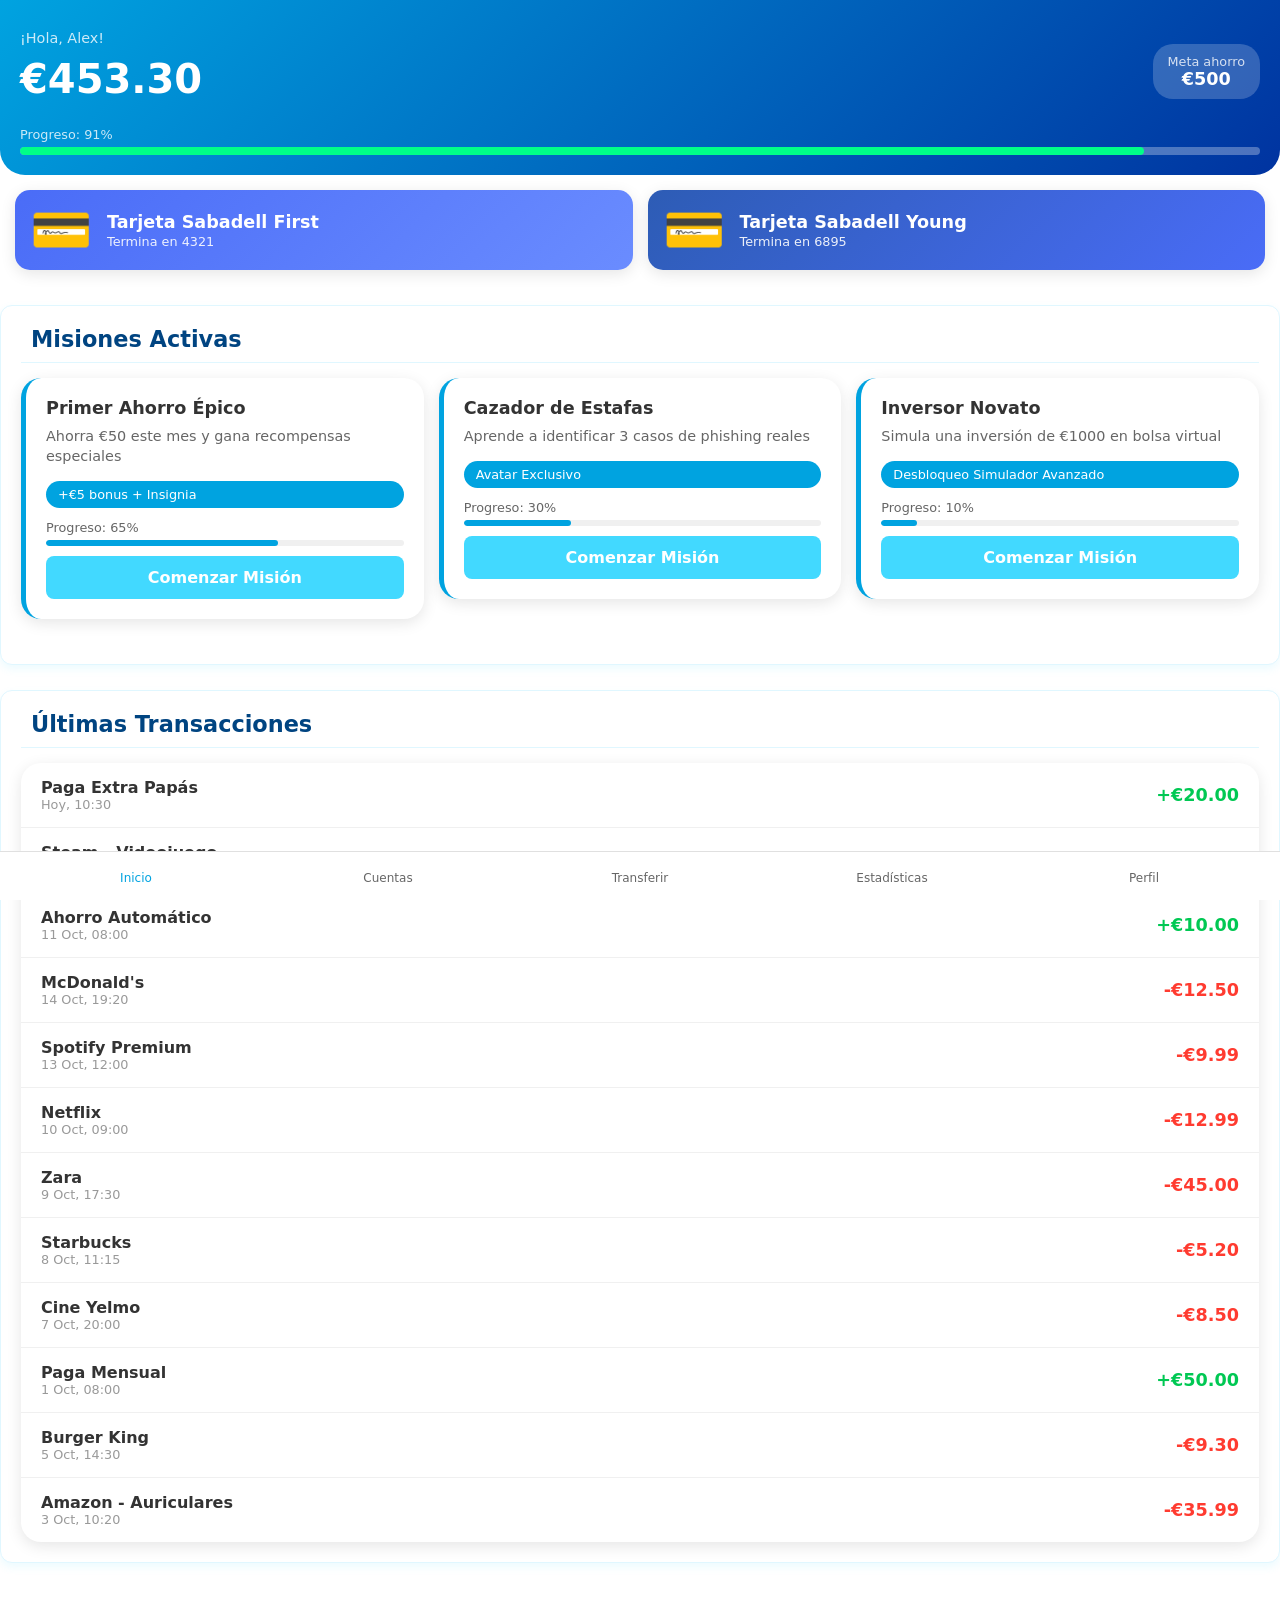
==== web/index.html @ 6e66fe6a "Merge branch 'develop' of github.com:jas77-ua/IBHF25 into develop" ====
<!DOCTYPE html>
<html lang="es">
<head>
    <meta charset="UTF-8">
    <meta name="viewport" content="width=device-width, initial-scale=1.0">
    <meta name="apple-mobile-web-app-capable" content="yes">
    <meta name="apple-mobile-web-app-status-bar-style" content="black-translucent">
    <link rel="icon" type="image/x-icon" href="../src/assets/favicon.ico">
    <title>Sabadell NEXT - Demo App</title>
    <link rel="stylesheet" href="../src/css/main.css">
    <link rel="stylesheet" href="../src/css/touch_share/touch_share.css">
    <link rel="stylesheet" href="../src/css/misiones/misiones.css">
    <link rel='stylesheet' href='https://cdn-uicons.flaticon.com/2.6.0/uicons-regular-rounded/css/uicons-regular-rounded.css'>
<!-- ...existing code... -->
</head>
<body>
    <div class="pantalla">
        <!-- Botón hamburguesa (solo móvil) -->
        <button class="boton-hamburguesa" id="boton-hamburguesa" aria-label="Abrir menú">
            <span></span>
            <span></span>
            <span></span>
        </button>

        

        <!-- Menú lateral móvil -->
        <div class="menu-lateral" id="menu-lateral">
            <div class="menu-header">
                <h2>Menú</h2>
                <button class="boton-cerrar-menu" id="boton-cerrar-menu" aria-label="Cerrar menú">
                    <i class="fi fi-rr-cross"></i>
                </button>
            </div>
            <nav class="menu-navegacion">
                <a href="#" class="menu-item activo" data-pagina="inicio">
                    <i class="fi fi-rr-home"></i>
                    <span>Inicio</span>
                </a>
                <a href="#" class="menu-item" data-pagina="cuentas">
                    <i class="fi fi-rr-bank"></i>
                    <span>Mis Cuentas</span>
                </a>
                <a href="#" class="menu-item" data-pagina="transferencias">
                    <i class="fi fi-rr-arrow-right"></i>
                    <span>Transferencias</span>
                </a>
                <a href="#" class="menu-item" data-pagina="misiones">
                    <i class="fi fi-rr-gamepad"></i>
                    <span>Misiones</span>
                </a>
                <a href="#" class="menu-item" data-pagina="touch-share">
                    <i class="fi fi-rr-users-alt"></i>
                    <span>Touch & Share</span>
                </a>
                <a href="#" class="menu-item" data-pagina="estadisticas">
                    <i class="fi fi-rr-chart-histogram"></i>
                    <span>Estadísticas</span>
                </a>
                <a href="../" class="menu-item" data-pagina="perfil">
                    <i class="fi fi-rr-user"></i>
                    <span>Perfil</span>
                </a>
            </nav>
        </div>

        <!-- Overlay oscuro -->
        <div class="menu-overlay" id="menu-overlay"></div>

        <!-- Contenido de la App -->
        <div class="contenido-app">
            <!-- Encabezado (solo en inicio) -->
            <div class="encabezado-app" data-vista-header="inicio">
                <div class="info-usuario">
                    <div>
                        <div class="texto-bienvenida">¡Hola, Alex! <i class="fi fi-rr-hand-wave"></i></div>
                        <div class="cantidad-saldo" id="saldo">€453.30</div>
                    </div>
                    <div class="meta-ahorro">
                        <div class="texto-meta">Meta ahorro</div>
                        <div class="cantidad-meta">€500</div>
                    </div>
                </div>
                <div class="progreso-ahorro">
                    <div class="texto-progreso">Progreso: <span id="texto-progreso">91%</span></div>
                    <div class="barra-progreso">
                        <div class="relleno-progreso" id="relleno-progreso" style="width: 91%"></div>
                    </div>
                </div>
            </div>

            <!-- Vista: Inicio -->
            <div class="vista-pagina" data-vista="inicio">
                <!-- Banners de Tarjetas -->
                <div class="banners-tarjetas">
                    <!-- Banner Tarjeta Débito -->
                    <div class="banner-tarjeta" id="banner-tarjeta-1" data-tarjeta-id="1">
                        <div class="info-tarjeta">
                            <div class="icono-tarjeta">💳</div>
                            <div class="detalles-tarjeta">
                                <div class="nombre-tarjeta">Tarjeta Débito</div>
                                <div class="termina-en">Termina en 4321</div>
                            </div>
                        </div>
                    </div>

                    <!-- Banner Tarjeta Prepago -->
                    <div class="banner-tarjeta tarjeta-prepago" id="banner-tarjeta-2" data-tarjeta-id="2">
                        <div class="info-tarjeta">
                            <div class="icono-tarjeta">💳</div>
                            <div class="detalles-tarjeta">
                                <div class="nombre-tarjeta">Tarjeta Prepago</div>
                                <div class="termina-en">Termina en 1234</div>
                            </div>
                        </div>
                    </div>
                </div>

            <!-- Misiones -->
            <div class="seccion">
                <div class="titulo-seccion"><i class="fi fi-rr-target"></i> Misiones Activas</div>
                <div class="cuadricula-misiones" id="contenedor-misiones">
                    <!-- Las misiones se cargan con JavaScript -->
                </div>
            </div>

            <!-- Sección Misiones Detalladas (se muestra al hacer click en Misiones) -->
            <div class="seccion" id="seccion-misiones-detalladas" style="display: none;">
                <div class="titulo-seccion"><i class="fi fi-rr-target"></i> Misiones Bancarias</div>
                
                <!-- Filtros de misiones -->
                <div class="filtros-misiones">
                    <button class="filtro-btn activo" data-filtro="todas">Todas</button>
                    <button class="filtro-btn" data-filtro="ahorro">Ahorro</button>
                    <button class="filtro-btn" data-filtro="educacion">Educación</button>
                    <button class="filtro-btn" data-filtro="recompensas">Recompensas</button>
                </div>

                <!-- Contenedor de misiones detalladas -->
                <div class="misiones-detalladas-container" id="misiones-detalladas-container">
                    <!-- Las misiones detalladas se cargan dinámicamente -->
                </div>

                <!-- Estadísticas -->
                <div class="stats-bar">
                    <div class="stat">
                        <span class="stat-number" id="misiones-completadas">0</span>
                        <span class="stat-label">Completadas</span>
                    </div>
                    <div class="stat">
                        <span class="stat-number" id="total-recompensas">€0</span>
                        <span class="stat-label">Ganadas</span>
                    </div>
                    <div class="stat">
                        <span class="stat-number" id="progreso-total">0%</span>
                        <span class="stat-label">Progreso</span>
                    </div>
                </div>
            </div>

                <!-- Transacciones -->
                <div class="seccion">
                    <div class="titulo-seccion"><i class="fi fi-rr-chart-histogram"></i> Últimas Transacciones</div>
                    <div class="lista-transacciones" id="contenedor-transacciones">
                        <!-- Las transacciones se cargan con JavaScript -->
                    </div>
                </div>
            </div>

            <!-- Vista: Tarjetas -->
            <div class="vista-pagina" data-vista="tarjetas" style="display: none;">
                <!-- Sección de Tarjetas -->
                <div class="seccion-tarjetas" id="seccion-tarjetas">
                    <div class="encabezado-seccion">
                        <button class="boton-volver" id="boton-volver-tarjetas">
                            <i class="fi fi-rr-arrow-left"></i>
                        </button>
                        <h2 class="titulo-seccion-tarjetas">💳 Mis Tarjetas</h2>
                    </div>

                    <div class="tarjetas-contenedor" id="tarjetas-contenedor">
                        <!-- Primera Tarjeta -->
                        <div class="tarjeta-detalle" id="tarjeta-1">
                            <div class="tarjeta-bancaria">
                                <div class="tarjeta-logo">Visa</div>
                                <div class="tarjeta-numero">**** **** **** <span class="ultimos-digitos-tarjeta">4321</span></div>
                                <div class="tarjeta-chip"></div>
                                <div class="tarjeta-info">
                                    <div class="tarjeta-titular">—</div>
                                    <div class="tarjeta-vencimiento">Vence: <span>12/27</span></div>
                                </div>
                            </div>

                            <div class="acciones-tarjeta">
                                <button class="boton-accion boton-bloquear">🔒 Bloquear Tarjeta</button>
                                <button class="boton-accion boton-desbloquear" style="display: none;">🔓 Desbloquear Tarjeta</button>
                                <button class="boton-accion boton-historial">📊 Ver Historial</button>
                                <button class="boton-accion boton-limites">📈 Límites y Pagos</button>
                            </div>
                        </div>

                        <!-- Segunda Tarjeta -->
                        <div class="tarjeta-detalle" id="tarjeta-2">
                            <div class="tarjeta-bancaria tarjeta-prepago">
                                <div class="tarjeta-logo">Visa</div>
                                <div class="tarjeta-numero">**** **** **** <span class="ultimos-digitos-tarjeta">1234</span></div>
                                <div class="tarjeta-chip"></div>
                                <div class="tarjeta-info">
                                    <div class="tarjeta-titular">—</div>
                                    <div class="tarjeta-vencimiento">Vence: <span>12/27</span></div>
                                </div>
                            </div>

                            <div class="acciones-tarjeta">
                                <button class="boton-accion boton-bloquear">🔒 Bloquear Tarjeta</button>
                                <button class="boton-accion boton-desbloquear" style="display: none;">🔓 Desbloquear Tarjeta</button>
                                <button class="boton-accion boton-historial">📊 Ver Historial</button>
                                <button class="boton-accion boton-limites">📈 Límites y Pagos</button>
                            </div>
                        </div>
                    </div>
                </div>

                <!-- Historial de tarjeta (oculto por defecto) -->
                <div class="historial-tarjeta" id="historial-tarjeta-contenedor" style="display: none; margin-top: 24px;">
                    <h3 class="titulo-historial">Historial de la Tarjeta</h3>
                    <div class="lista-historial" id="lista-historial-tarjeta">
                        <!-- Las transacciones se cargarán aquí -->
                    </div>
                </div>
            </div>

            <!-- Vista: Cuentas -->
            <div class="vista-pagina" data-vista="cuentas" style="display: none;">
                <div class="seccion">
                    <div class="titulo-seccion"><i class="fi fi-rr-bank"></i> Mis Cuentas Bancarias</div>
                    <div id="contenedor-cuentas">
                        <!-- Las cuentas se cargan con JavaScript -->
                    </div>
                </div>
            </div>

            <div class="vista-pagina" data-vista="touch-share" style="display: none;">
                <div class="seccion">
                    <div class="titulo-seccion"><i class="fi fi-rr-users-alt"></i> Comparte los Gastos con Amigos</div>

                    <main class="contenido-principal-touch">
                        <!-- Configurar gasto -->
                        <section class="seccion configuracion-gasto">
                            <h2 class="titulo-seccion">Configurar Gasto</h2>
                            <div class="grupo-formulario">
                                <label for="monto-total" class="etiqueta">Monto Total (€)</label>
                                <input type="number" id="monto-total" class="campo-entrada" placeholder="Ej: 15" min="0" step="0.01">
                            </div>
                            <div class="grupo-formulario">
                                <label for="numero-personas" class="etiqueta">Número de Personas</label>
                                <input type="number" id="numero-personas" class="campo-entrada" placeholder="Ej: 3" min="2" max="10">
                            </div>
                            <button id="calcular" class="boton-principal">Calcular Reparto</button>
                        </section>

                        <!-- Resultados -->
                        <section class="seccion resultados" id="seccion-resultados" style="display: none;">
                            <h2 class="titulo-seccion">Resultados del Reparto</h2>
                            <div class="resultado-info">
                                <p>Total a dividir: <span id="total-mostrar" class="destacado">0€</span></p>
                                <p>Cada persona debe pagar: <span id="cuota-mostrar" class="destacado">0€</span></p>
                            </div>
                            <div class="estado-deuda">
                                <h3>Estado de Deudas</h3>
                                <div id="lista-deudas" class="lista-deudas"></div>
                            </div>
                        </section>

                        <!-- NFC -->
                        <section class="seccion nfc">
                            <h2 class="titulo-seccion">Pago con NFC</h2>
                            <div class="contenedor-nfc">
                                <div class="info-nfc">
                                    <p>Acerca tu dispositivo al de tu amigo para realizar el pago</p>
                                </div>
                                <button id="activar-nfc" class="boton-nfc">
                                    <span class="icono-nfc">📱</span>
                                    Activar NFC
                                </button>
                                <div id="estado-nfc" class="estado-nfc"></div>
                            </div>
                        </section>

                        <!-- Historial -->
                        <section class="seccion historial">
                            <h2 class="titulo-seccion">Historial de Pagos</h2>
                            <div id="lista-pagos" class="lista-pagos"></div>
                        </section>
                    </main>
                </div>
            </div>

            <!-- Vista: Misiones -->
            <div class="vista-pagina" data-vista="misiones" style="display: none;">
                <div class="seccion">
                    <div class="titulo-seccion"><i class="fi fi-rr-gamepad"></i> Misiones Épicas</div>

                    <div class="app-container">
                        <div class="header-misiones">
                            <div class="logo">
                                <div class="logo-icon">BS</div>
                                <div class="logo-text">Sabadell Jóvenes</div>
                            </div>
                        </div>

                        <div class="content">
                            <h1 class="page-title">Misiones Épicas</h1>
                            <p class="page-subtitle">Completa misiones y gana recompensas increíbles</p>

                            <div class="missions-container">
                                <div class="mission-card">
                                    <h2 class="mission-title">Primer Ahorro Épico</h2>
                                    <p class="mission-description">Ahorra €50 este mes y gana recompensas especiales</p>
                                    <div class="rewards">
                                        <span class="reward">+€5 bonus</span>
                                        <span class="reward">Insignia</span>
                                    </div>
                                    <div class="progress-container">
                                        <div class="progress-text">Progreso: 65%</div>
                                        <div class="progress-bar"><div class="progress-fill" style="width: 65%"></div></div>
                                    </div>
                                    <button class="mission-button">Comenzar Misión</button>
                                </div>

                                <div class="mission-card">
                                    <h2 class="mission-title">Gamer Legendario</h2>
                                    <p class="mission-description">Completa 10 horas de estudio este mes</p>
                                    <div class="rewards">
                                        <span class="reward">Tarjeta Steam €20</span>
                                        <span class="reward">Insignia Gamer</span>
                                    </div>
                                    <div class="progress-container">
                                        <div class="progress-text">Progreso: 40%</div>
                                        <div class="progress-bar"><div class="progress-fill" style="width: 40%"></div></div>
                                    </div>
                                    <button class="mission-button">Comenzar Misión</button>
                                </div>

                                <div class="mission-card">
                                    <h2 class="mission-title">Experiencia Musical</h2>
                                    <p class="mission-description">Ayuda en tareas domésticas 15 días seguidos</p>
                                    <div class="rewards">
                                        <span class="reward">Sorteo entradas concierto</span>
                                        <span class="reward">Playlist exclusiva</span>
                                    </div>
                                    <div class="progress-container">
                                        <div class="progress-text">Progreso: 20%</div>
                                        <div class="progress-bar"><div class="progress-fill" style="width: 20%"></div></div>
                                    </div>
                                    <button class="mission-button">Comenzar Misión</button>
                                </div>

                                <div class="mission-card">
                                    <h2 class="mission-title">Aventura Cinéfila</h2>
                                    <p class="mission-description">Lee 2 libros este mes</p>
                                    <div class="rewards">
                                        <span class="reward">Entrada de cine + palomitas</span>
                                        <span class="reward">Insignia Lector</span>
                                    </div>
                                    <div class="progress-container">
                                        <div class="progress-text">Progreso: 50%</div>
                                        <div class="progress-bar"><div class="progress-fill" style="width: 50%"></div></div>
                                    </div>
                                    <button class="mission-button">Comenzar Misión</button>
                                </div>

                                <div class="mission-card">
                                    <h2 class="mission-title">Chef en Formación</h2>
                                    <p class="mission-description">Prepara 5 cenas para la familia</p>
                                    <div class="rewards">
                                        <span class="reward">Vale de €30 para restaurante</span>
                                        <span class="reward">Delantal personalizado</span>
                                    </div>
                                    <div class="progress-container">
                                        <div class="progress-text">Progreso: 60%</div>
                                        <div class="progress-bar"><div class="progress-fill" style="width: 60%"></div></div>
                                    </div>
                                    <button class="mission-button">Comenzar Misión</button>
                                </div>

                                <div class="mission-card">
                                    <h2 class="mission-title">Deportista Épico</h2>
                                    <p class="mission-description">Ejercítate 3 veces por semana durante un mes</p>
                                    <div class="rewards">
                                        <span class="reward">Ropa deportiva €40</span>
                                        <span class="reward">Insignia Atleta</span>
                                    </div>
                                    <div class="progress-container">
                                        <div class="progress-text">Progreso: 75%</div>
                                        <div class="progress-bar"><div class="progress-fill" style="width: 75%"></div></div>
                                    </div>
                                    <button class="mission-button">Comenzar Misión</button>
                                </div>
                            </div>
                        </div>
                    </div>
                </div>
            </div>

            <!-- Vista: Estadísticas -->
            <div class="vista-pagina" data-vista="estadisticas" style="display: none;">
                <div class="seccion">
                    <div class="titulo-seccion"><i class="fi fi-rr-chart-histogram"></i> Estadísticas de Gastos</div>
                    <div id="contenedor-estadisticas">
                        <!-- Las estadísticas se cargan con JavaScript -->
                    </div>
                </div>
            </div>

            <!-- Vista: Transferencias -->
            <div class="vista-pagina" data-vista="transferencias" style="display: none;">
                <div class="seccion">
                    <div class="titulo-seccion"><i class="fi fi-rr-arrow-right"></i> Transferencias y Pagos</div>

                    <!-- Opciones de Transferencia -->
                    <div class="grid-transferencias">
                        <!-- Entre mis cuentas -->
                        <div class="opcion-transferencia" id="transferencia-propia">
                            <div class="icono-opcion">🔄</div>
                            <h3 class="titulo-opcion">Entre mis cuentas</h3>
                            <p class="desc-opcion">Mueve dinero entre tus cuentas al instante</p>
                        </div>

                        <!-- Bizum -->
                        <div class="opcion-transferencia" id="bizum">
                            <div class="icono-opcion">⚡</div>
                            <h3 class="titulo-opcion">Bizum</h3>
                            <p class="desc-opcion">Envía dinero con el móvil (límite €50)</p>
                        </div>

                        <!-- Transferencia Nacional -->
                        <div class="opcion-transferencia" id="transferencia-nacional">
                            <div class="icono-opcion">🏦</div>
                            <h3 class="titulo-opcion">Transferencia Nacional</h3>
                            <p class="desc-opcion">A otras cuentas en España</p>
                        </div>

                        <!-- Transferencia Internacional -->
                        <div class="opcion-transferencia" id="transferencia-internacional">
                            <div class="icono-opcion">🌍</div>
                            <h3 class="titulo-opcion">Internacional</h3>
                            <p class="desc-opcion">Envíos al extranjero</p>
                        </div>
                    </div>
                </div>

                <!-- Formulario de Transferencia (oculto inicialmente) -->
                <div class="formulario-transferencia" id="formulario-transferencia" style="display: none;">
                    <div class="header-formulario">
                        <button class="btn-volver-form" id="btn-volver-form">← Volver</button>
                        <h2 class="titulo-formulario" id="titulo-formulario">Nueva Transferencia</h2>
                    </div>

                    <div class="contenido-formulario">
                        <!-- Cuenta de origen -->
                        <div class="campo-form">
                            <label for="cuenta-origen">Desde cuenta</label>
                            <select id="cuenta-origen" class="select-cuenta">
                                <option value="">Selecciona una cuenta</option>
                            </select>
                        </div>

                        <!-- Campos dinámicos según tipo de transferencia -->
                        <div id="campos-dinamicos">
                            <!-- Se cargarán según el tipo -->
                        </div>

                        <!-- Importe -->
                        <div class="campo-form">
                            <label for="importe">Importe (€)</label>
                            <input type="number" id="importe" class="input-form" placeholder="0.00" min="0" step="0.01">
                            <div class="info-limite" id="info-limite" style="display: none;"></div>
                        </div>

                        <!-- Concepto -->
                        <div class="campo-form">
                            <label for="concepto">Concepto</label>
                            <input type="text" id="concepto" class="input-form" placeholder="Describe el motivo del pago">
                        </div>

                        <!-- Resumen -->
                        <div class="resumen-transferencia" id="resumen-transferencia" style="display: none;">
                            <h3>Resumen</h3>
                            <div class="linea-resumen">
                                <span>Desde:</span>
                                <span id="resumen-desde">-</span>
                            </div>
                            <div class="linea-resumen">
                                <span>Hacia:</span>
                                <span id="resumen-hacia">-</span>
                            </div>
                            <div class="linea-resumen destacado">
                                <span>Importe:</span>
                                <span id="resumen-importe">€0.00</span>
                            </div>
                        </div>

                        <!-- Botones -->
                        <div class="botones-formulario">
                            <button class="btn-cancelar" id="btn-cancelar-form">Cancelar</button>
                            <button class="btn-confirmar" id="btn-confirmar-form">Confirmar Transferencia</button>
                        </div>
                    </div>
                </div>
            </div>
        </div>

        <!-- Navegación Inferior -->
        <div class="navegacion-inferior">
            <div class="elemento-nav activo" data-pagina="inicio">
                <div class="icono-nav"><i class="fi fi-rr-home"></i></div>
                <div>Inicio</div>
            </div>
            <div class="elemento-nav" data-pagina="cuentas">
                <div class="icono-nav"><i class="fi fi-rr-bank"></i></div>
                <div>Cuentas</div>
            </div>
            <div class="elemento-nav" data-pagina="transferencias">
                <div class="icono-nav"><i class="fi fi-rr-arrow-right"></i></div>
                <div>Transferir</div>
            </div>
            <div class="elemento-nav" data-pagina="estadisticas">
                <div class="icono-nav"><i class="fi fi-rr-chart-histogram"></i></div>
                <div>Estadísticas</div>
            </div>
            <div class="elemento-nav" data-pagina="perfil">
                <div class="icono-nav"><i class="fi fi-rr-user"></i></div>
                <div>Perfil</div>
            </div>
        </div>
    </div>

    <!-- Perfil (overlay) -->
    <div id="pagina-perfil" class="overlay-perfil" style="display:none">
        <div class="card-perfil">
            <button id="cerrar-perfil" class="cerrar-perfil" aria-label="Cerrar">✕</button>
            <div class="avatar-contenedor">
                <img id="perfil-avatar" src="../src/assets/default-avatar.png" alt="Avatar" class="avatar-img">
            </div>
            <div class="info-perfil">
                <div class="campo">
                    <label>Nombre</label>
                    <input id="perfil-nombre" type="text" placeholder="Tu nombre">
                </div>
                <div class="campo">
                    <label>Email</label>
                    <input id="perfil-email" type="email" placeholder="tu@ejemplo.com">
                </div>
                <div class="campo">
                    <label>Imagen avatar (URL)</label>
                    <input id="perfil-avatar-url" type="text" placeholder="../src/assets/default-avatar.png">
                </div>
                <div class="acciones-perfil">
                    <button id="guardar-perfil" class="boton-principal">Guardar</button>
                    <button id="cerrar-perfil-2" class="boton-secundario">Cerrar</button>
                </div>
                <div class="accion-logout">
                    <button id="logout-btn" class="boton-link">Cerrar sesión</button>
                </div>
            </div>
        </div>
    </div>

    <script src="../src/js/touch_share/touch_share.js"></script>
    <script src="../src/js/misiones/misiones.js"></script>
    <script type="module" src="../src/js/main.js"></script>
</body>
</html>
---- src/css/main.css ----
/**
 * CSS Principal - Importa todos los módulos
 */

/* Base */
@import 'base/variables.css';
@import 'base/reset.css';

/* Layout */
@import 'layout/header.css';
@import 'layout/navigation.css';

/* Componentes */
@import 'components/buttons.css';
@import 'components/missions.css';
@import 'components/transactions.css';
@import 'components/card.css';
@import 'components/hamburger-menu.css';
@import 'components/accounts.css';
@import 'components/transfers.css';
@import 'components/statistics.css';

/* Contenedor principal */
.pantalla {
    width: 100%;
    min-height: 100vh;
    display: flex;
    flex-direction: column;
    position: relative;
    background: var(--color-fondo-blanco);
}

.contenido-app {
    flex: 1;
    overflow-y: auto;
    padding-bottom: 80px;
}

/* Vistas */
.vista-pagina {
    width: 100%;
    animation: aparecer 0.3s ease;
}

/* Secciones */
.seccion {
    padding: var(--espaciado-lg);
}

.titulo-seccion {
    font-size: var(--font-size-lg);
    font-weight: 600;
    margin-bottom: var(--espaciado-md);
    color: var(--color-texto-principal);
    display: flex;
    align-items: center;
    gap: var(--espaciado-sm);
}

.texto-info {
    text-align: center;
    padding: 40px 20px;
    color: var(--color-texto-secundario);
    font-size: 1rem;
}

/* Animaciones */
@keyframes aparecer {
    from {
        opacity: 0;
        transform: translateY(20px);
    }
    to {
        opacity: 1;
        transform: translateY(0);
    }
}

/* Responsive */
@media (max-width: 768px) {
    /* Estilos responsive móvil */
}

@media (min-width: 769px) {
    /* Estilos responsive desktop */
}


.overlay-perfil {
    position: fixed;
    inset: 0;
    background: rgba(0,0,0,0.45);
    display: flex;
    align-items: center;
    justify-content: center;
    z-index: 1200;
    padding: 20px;
}

.card-perfil {
    background: #fff;
    width: 360px;
    max-width: 95%;
    border-radius: 12px;
    padding: 18px;
    position: relative;
    box-shadow: 0 10px 30px rgba(0,0,0,0.2);
}

.cerrar-perfil {
    position: absolute;
    right: 10px;
    top: 10px;
    border: none;
    background: transparent;
    font-size: 18px;
    cursor: pointer;
}

.avatar-contenedor {
    display: flex;
    justify-content: center;
    margin-bottom: 12px;
}

.avatar-img {
    width: 90px;
    height: 90px;
    border-radius: 50%;
    object-fit: cover;
    border: 3px solid #f0f8ff;
}

.info-perfil .campo {
    margin-bottom: 10px;
}

.info-perfil label {
    display: block;
    font-size: 0.9rem;
    color: #444;
    margin-bottom: 6px;
}

.info-perfil input {
    width: 100%;
    padding: 8px 10px;
    border-radius: 8px;
    border: 1px solid #e6f6ff;
    background: #fbfeff;
    font-size: 0.95rem;
}

.acciones-perfil {
    display: flex;
    gap: 8px;
    margin-top: 8px;
}

.boton-secundario {
    background: #eee;
    border: none;
    padding: 10px 12px;
    border-radius: 8px;
    cursor: pointer;
}

.boton-link {
    background: transparent;
    border: none;
    color: #d33;
    margin-top: 12px;
    cursor: pointer;
    text-decoration: underline;
    font-size: 0.95rem;
}
---- src/css/touch_share/touch_share.css ----
/* Estilos generales */
* {
    margin: 0;
    padding: 0;
    box-sizing: border-box;
    font-family: 'Segoe UI', Tahoma, Geneva, Verdana, sans-serif;
}

body {
    background-color: #f0f8ff;
    color: #333;
}

.contenedor {
    max-width: 800px;
    margin: 0 auto;
    padding: 20px;
    background-color: white;
    min-height: 100vh;
    box-shadow: 0 0 15px rgba(0, 0, 0, 0.1);
}

/* Encabezado */
.encabezado {
    position: relative;
    text-align: center;
    margin-bottom: 30px;
    padding-bottom: 20px;
    border-bottom: 2px solid #42D9FF;
}

.boton-volver {
    position: absolute;
    top: 0;
    left: 0;
    background-color: transparent;
    border: 2px solid #42D9FF;
    color: #004481;
    padding: 8px 16px;
    border-radius: 8px;
    font-size: 0.95rem;
    font-weight: 600;
    cursor: pointer;
    transition: all 0.3s;
}

.boton-volver:hover {
    background-color: #42D9FF;
    color: white;
    transform: translateX(-2px);
}

.logo-sabadell {
    display: flex;
    align-items: center;
    justify-content: center;
    margin-bottom: 10px;
}

.circulo-logo {
    width: 40px;
    height: 40px;
    background-color: #036bfe;
    border-radius: 50%;
    margin-right: 10px;
}

.titulo-principal {
    color: #004481;
    font-size: 2.2rem;
    margin-bottom: 5px;
}

.subtitulo {
    color: #666;
    font-size: 1.1rem;
}

/* Secciones */
.seccion {
    background-color: white;
    border-radius: 12px;
    padding: 20px;
    margin-bottom: 25px;
    box-shadow: 0 4px 8px rgba(66, 217, 255, 0.1);
    border: 1px solid #e0f7ff;
}

.titulo-seccion {
    color: #004481;
    font-size: 1.4rem;
    margin-bottom: 15px;
    padding-bottom: 10px;
    border-bottom: 1px solid #e0f7ff;
}

/* Formularios */
.grupo-formulario {
    margin-bottom: 15px;
}

.etiqueta {
    display: block;
    margin-bottom: 5px;
    color: #004481;
    font-weight: 500;
}

.campo-entrada {
    width: 100%;
    padding: 12px;
    border: 1px solid #b3e5fc;
    border-radius: 8px;
    font-size: 1rem;
    transition: border-color 0.3s;
}

.campo-entrada:focus {
    outline: none;
    border-color: #42D9FF;
    box-shadow: 0 0 0 2px rgba(66, 217, 255, 0.2);
}

/* Botones */
.boton-principal {
    background-color: #42D9FF;
    color: white;
    border: none;
    border-radius: 8px;
    padding: 12px 20px;
    font-size: 1rem;
    font-weight: 600;
    cursor: pointer;
    transition: background-color 0.3s;
    width: 100%;
}

.boton-principal:hover {
    background-color: #29c7ff;
}

.boton-nfc {
    background-color: #004481;
    color: white;
    border: none;
    border-radius: 8px;
    padding: 15px 20px;
    font-size: 1.1rem;
    font-weight: 600;
    cursor: pointer;
    transition: all 0.3s;
    width: 100%;
    display: flex;
    align-items: center;
    justify-content: center;
    gap: 10px;
}

.boton-nfc:hover {
    background-color: #003366;
    transform: translateY(-2px);
}

.boton-nfc:disabled {
    background-color: #cccccc;
    cursor: not-allowed;
    transform: none;
}

.icono-nfc {
    font-size: 1.3rem;
}

/* Resultados */
.resultado-info {
    background-color: #e1f5fe;
    padding: 15px;
    border-radius: 8px;
    margin-bottom: 15px;
}

.destacado {
    font-weight: bold;
    color: #004481;
}

.estado-deuda {
    margin-top: 15px;
}

.lista-deudas {
    margin-top: 10px;
}

.item-deuda {
    display: flex;
    justify-content: space-between;
    padding: 10px;
    border-bottom: 1px solid #e0f7ff;
}

.item-deuda:last-child {
    border-bottom: none;
}

.deuda-pagada {
    color: #4caf50;
}

.deuda-pendiente {
    color: #ff9800;
}

/* NFC */
.contenedor-nfc {
    text-align: center;
}

.info-nfc {
    margin-bottom: 15px;
    color: #666;
}

.estado-nfc {
    margin-top: 15px;
    min-height: 40px;
    display: flex;
    align-items: center;
    justify-content: center;
}

.estado-conectando {
    color: #ff9800;
    font-weight: 500;
}

.estado-exitoso {
    color: #4caf50;
    font-weight: 500;
}

.estado-error {
    color: #f44336;
    font-weight: 500;
}

.animacion-nfc {
    animation: pulse 1.5s infinite;
}

@keyframes pulse {
    0% {
        transform: scale(1);
        opacity: 1;
    }
    50% {
        transform: scale(1.05);
        opacity: 0.7;
    }
    100% {
        transform: scale(1);
        opacity: 1;
    }
}

/* Historial */
.lista-pagos {
    margin-top: 10px;
}

.item-pago {
    display: flex;
    justify-content: space-between;
    padding: 12px;
    border-bottom: 1px solid #e0f7ff;
    background-color: #f9fdff;
    border-radius: 6px;
    margin-bottom: 8px;
}

.item-pago:last-child {
    border-bottom: none;
    margin-bottom: 0;
}

.fecha-pago {
    font-size: 0.8rem;
    color: #888;
}

/* Responsive */
@media (max-width: 600px) {
    .contenedor {
        padding: 15px;
    }
    
    .titulo-principal {
        font-size: 1.8rem;
    }
    
    .seccion {
        padding: 15px;
    }
}
---- src/css/misiones/misiones.css ----
* {
    margin: 0;
    padding: 0;
    box-sizing: border-box;
    font-family: 'Segoe UI', system-ui, -apple-system, sans-serif;
}

:root {
    --primary: #42D9FF;
    --primary-dark: #00A8CC;
    --secondary: #FF6B8B;
    --dark: #1E2A3A;
    --light: #FFFFFF;
    --gray: #8A94A6;
    --card-bg: #FFFFFF;
    --text-dark: #2D3748;
    --text-light: #718096;
    --border: #E2E8F0;
}

body {
    background-color: #F7FAFC;
    min-height: 100vh;
    color: var(--text-dark);
}

.app-container {
    max-width: 100%;
    margin: 0 auto;
    background: #F7FAFC;
    min-height: 100vh;
}

.header {
    display: flex;
    align-items: center;
    justify-content: space-between;
    padding: 20px 24px;
    background: var(--light);
    box-shadow: 0 2px 10px rgba(0, 0, 0, 0.05);
    position: sticky;
    top: 0;
    z-index: 100;
}

.logo {
    display: flex;
    align-items: center;
    gap: 12px;
}

.logo-icon {
    width: 40px;
    height: 40px;
    background: var(--primary);
    border-radius: 10px;
    display: flex;
    align-items: center;
    justify-content: center;
    font-weight: bold;
    color: var(--light);
    font-size: 16px;
}

.logo-text {
    font-size: 20px;
    font-weight: 700;
    color: var(--dark);
}

.user-avatar {
    width: 40px;
    height: 40px;
    border-radius: 50%;
    background: var(--secondary);
    display: flex;
    align-items: center;
    justify-content: center;
    color: white;
    font-size: 18px;
}

.content {
    padding: 24px;
    max-width: 1200px;
    margin: 0 auto;
    width: 100%;
}

.page-title {
    font-size: 28px;
    font-weight: 700;
    margin-bottom: 8px;
    color: var(--dark);
    text-align: left;
}

.page-subtitle {
    font-size: 16px;
    margin-bottom: 32px;
    color: var(--text-light);
    text-align: left;
}

.missions-container {
    display: grid;
    grid-template-columns: repeat(auto-fill, minmax(350px, 1fr));
    gap: 24px;
    width: 100%;
}

.mission-card {
    background: var(--card-bg);
    border-radius: 16px;
    padding: 24px;
    box-shadow: 0 4px 12px rgba(0, 0, 0, 0.08);
    border: 1px solid var(--border);
    transition: transform 0.2s ease, box-shadow 0.2s ease;
    display: flex;
    flex-direction: column;
    height: auto;
}

.mission-card:hover {
    transform: translateY(-4px);
    box-shadow: 0 8px 20px rgba(0, 0, 0, 0.12);
}

.mission-title {
    font-size: 20px;
    font-weight: 700;
    margin-bottom: 12px;
    color: var(--dark);
    line-height: 1.3;
}

.mission-description {
    font-size: 16px;
    margin-bottom: 20px;
    line-height: 1.5;
    color: var(--text-light);
    flex-grow: 1;
}

.rewards {
    display: flex;
    flex-wrap: wrap;
    gap: 10px;
    margin-bottom: 20px;
}

.reward {
    background: rgba(66, 217, 255, 0.1);
    padding: 8px 16px;
    border-radius: 20px;
    font-size: 14px;
    font-weight: 600;
    color: var(--primary-dark);
    border: 1px solid rgba(66, 217, 255, 0.3);
}

.progress-container {
    margin-bottom: 24px;
}

.progress-text {
    font-size: 14px;
    font-weight: 600;
    margin-bottom: 8px;
    color: var(--text-light);
}

.progress-bar {
    height: 8px;
    background: #E2E8F0;
    border-radius: 10px;
    overflow: hidden;
}

.progress-fill {
    height: 100%;
    background: linear-gradient(to right, var(--primary), var(--primary-dark));
    border-radius: 10px;
    transition: width 0.5s ease;
}

.mission-button {
    width: 100%;
    padding: 14px;
    background: var(--primary);
    border: none;
    border-radius: 12px;
    color: var(--light);
    font-size: 16px;
    font-weight: 700;
    cursor: pointer;
    transition: all 0.3s ease;
    margin-top: auto;
}

.mission-button:hover {
    background: var(--primary-dark);
    transform: translateY(-2px);
    box-shadow: 0 4px 12px rgba(66, 217, 255, 0.3);
}

.mission-button:active {
    transform: translateY(0);
}

/* Responsive */
@media (max-width: 768px) {
    .content {
        padding: 16px;
    }
    
    .missions-container {
        grid-template-columns: 1fr;
        gap: 16px;
    }
    
    .mission-card {
        padding: 20px;
    }
    
    .header {
        padding: 16px 20px;
    }
    
    .page-title {
        font-size: 24px;
    }
}

@media (min-width: 1200px) {
    .missions-container {
        grid-template-columns: repeat(3, 1fr);
    }
}

@media (min-width: 768px) and (max-width: 1199px) {
    .missions-container {
        grid-template-columns: repeat(2, 1fr);
    }
}
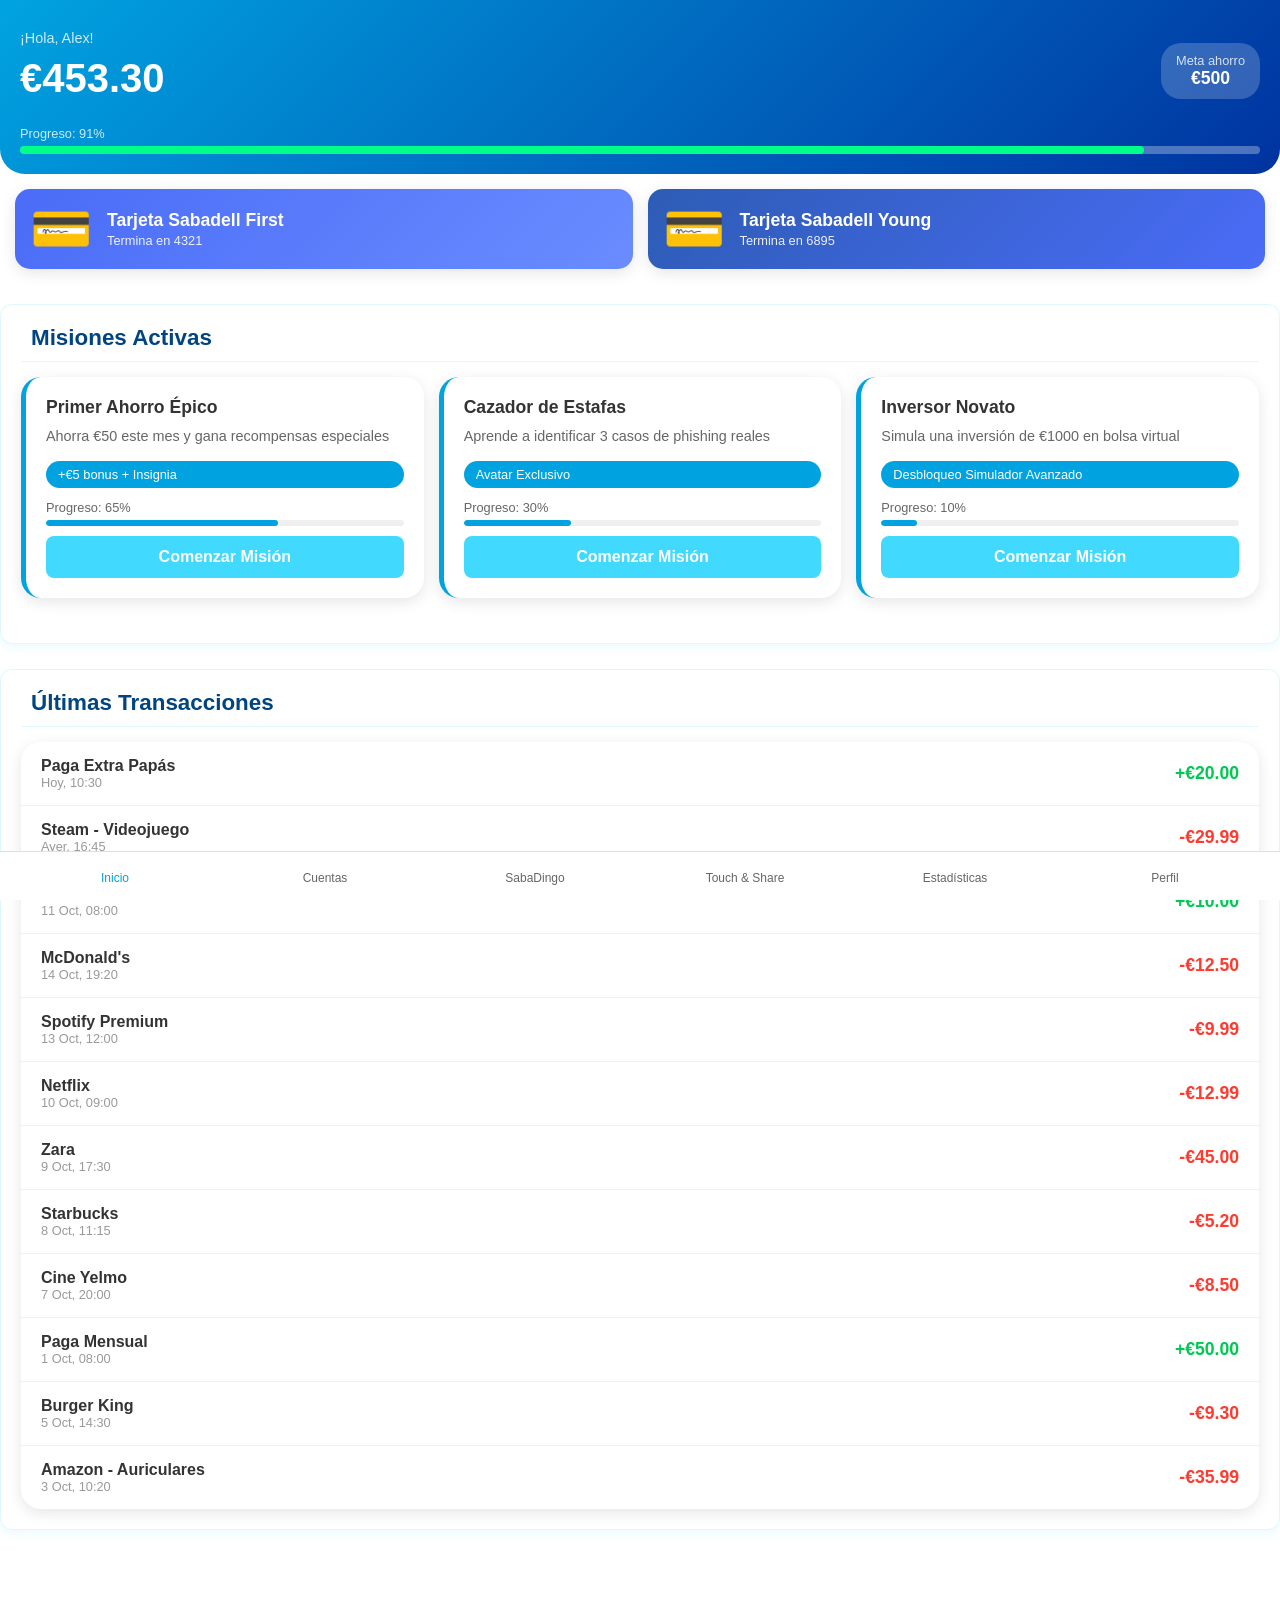
==== commit b6d58465: "Merge pull request #33 from jas77-ua/dani sd" ====
--- a/web/index.html
+++ b/web/index.html
@@ -9,7 +9,6 @@
     <title>Sabadell NEXT - Demo App</title>
     <link rel="stylesheet" href="../src/css/main.css">
     <link rel="stylesheet" href="../src/css/touch_share/touch_share.css">
-    <link rel="stylesheet" href="../src/css/misiones/misiones.css">
     <link rel='stylesheet' href='https://cdn-uicons.flaticon.com/2.6.0/uicons-regular-rounded/css/uicons-regular-rounded.css'>
 <!-- ...existing code... -->
 </head>
@@ -227,6 +226,7 @@
                     <div class="lista-historial" id="lista-historial-tarjeta">
                         <!-- Las transacciones se cargarán aquí -->
                     </div>
+                    <button class="boton-volver-historial" id="boton-volver-historial">← Volver a Tarjeta</button>
                 </div>
             </div>
 
@@ -245,6 +245,9 @@
                     <div class="titulo-seccion"><i class="fi fi-rr-users-alt"></i> Comparte los Gastos con Amigos</div>
 
                     <main class="contenido-principal-touch">
+                        <!-- Volver a la app (se manejará con JS) -->
+                        <button class="boton-volver" id="boton-volver-touch" aria-label="Volver a la app">← Volver</button>
+
                         <!-- Configurar gasto -->
                         <section class="seccion configuracion-gasto">
                             <h2 class="titulo-seccion">Configurar Gasto</h2>
@@ -299,107 +302,8 @@
             <!-- Vista: Misiones -->
             <div class="vista-pagina" data-vista="misiones" style="display: none;">
                 <div class="seccion">
-                    <div class="titulo-seccion"><i class="fi fi-rr-gamepad"></i> Misiones Épicas</div>
-
-                    <div class="app-container">
-                        <div class="header-misiones">
-                            <div class="logo">
-                                <div class="logo-icon">BS</div>
-                                <div class="logo-text">Sabadell Jóvenes</div>
-                            </div>
-                        </div>
-
-                        <div class="content">
-                            <h1 class="page-title">Misiones Épicas</h1>
-                            <p class="page-subtitle">Completa misiones y gana recompensas increíbles</p>
-
-                            <div class="missions-container">
-                                <div class="mission-card">
-                                    <h2 class="mission-title">Primer Ahorro Épico</h2>
-                                    <p class="mission-description">Ahorra €50 este mes y gana recompensas especiales</p>
-                                    <div class="rewards">
-                                        <span class="reward">+€5 bonus</span>
-                                        <span class="reward">Insignia</span>
-                                    </div>
-                                    <div class="progress-container">
-                                        <div class="progress-text">Progreso: 65%</div>
-                                        <div class="progress-bar"><div class="progress-fill" style="width: 65%"></div></div>
-                                    </div>
-                                    <button class="mission-button">Comenzar Misión</button>
-                                </div>
-
-                                <div class="mission-card">
-                                    <h2 class="mission-title">Gamer Legendario</h2>
-                                    <p class="mission-description">Completa 10 horas de estudio este mes</p>
-                                    <div class="rewards">
-                                        <span class="reward">Tarjeta Steam €20</span>
-                                        <span class="reward">Insignia Gamer</span>
-                                    </div>
-                                    <div class="progress-container">
-                                        <div class="progress-text">Progreso: 40%</div>
-                                        <div class="progress-bar"><div class="progress-fill" style="width: 40%"></div></div>
-                                    </div>
-                                    <button class="mission-button">Comenzar Misión</button>
-                                </div>
-
-                                <div class="mission-card">
-                                    <h2 class="mission-title">Experiencia Musical</h2>
-                                    <p class="mission-description">Ayuda en tareas domésticas 15 días seguidos</p>
-                                    <div class="rewards">
-                                        <span class="reward">Sorteo entradas concierto</span>
-                                        <span class="reward">Playlist exclusiva</span>
-                                    </div>
-                                    <div class="progress-container">
-                                        <div class="progress-text">Progreso: 20%</div>
-                                        <div class="progress-bar"><div class="progress-fill" style="width: 20%"></div></div>
-                                    </div>
-                                    <button class="mission-button">Comenzar Misión</button>
-                                </div>
-
-                                <div class="mission-card">
-                                    <h2 class="mission-title">Aventura Cinéfila</h2>
-                                    <p class="mission-description">Lee 2 libros este mes</p>
-                                    <div class="rewards">
-                                        <span class="reward">Entrada de cine + palomitas</span>
-                                        <span class="reward">Insignia Lector</span>
-                                    </div>
-                                    <div class="progress-container">
-                                        <div class="progress-text">Progreso: 50%</div>
-                                        <div class="progress-bar"><div class="progress-fill" style="width: 50%"></div></div>
-                                    </div>
-                                    <button class="mission-button">Comenzar Misión</button>
-                                </div>
-
-                                <div class="mission-card">
-                                    <h2 class="mission-title">Chef en Formación</h2>
-                                    <p class="mission-description">Prepara 5 cenas para la familia</p>
-                                    <div class="rewards">
-                                        <span class="reward">Vale de €30 para restaurante</span>
-                                        <span class="reward">Delantal personalizado</span>
-                                    </div>
-                                    <div class="progress-container">
-                                        <div class="progress-text">Progreso: 60%</div>
-                                        <div class="progress-bar"><div class="progress-fill" style="width: 60%"></div></div>
-                                    </div>
-                                    <button class="mission-button">Comenzar Misión</button>
-                                </div>
-
-                                <div class="mission-card">
-                                    <h2 class="mission-title">Deportista Épico</h2>
-                                    <p class="mission-description">Ejercítate 3 veces por semana durante un mes</p>
-                                    <div class="rewards">
-                                        <span class="reward">Ropa deportiva €40</span>
-                                        <span class="reward">Insignia Atleta</span>
-                                    </div>
-                                    <div class="progress-container">
-                                        <div class="progress-text">Progreso: 75%</div>
-                                        <div class="progress-bar"><div class="progress-fill" style="width: 75%"></div></div>
-                                    </div>
-                                    <button class="mission-button">Comenzar Misión</button>
-                                </div>
-                            </div>
-                        </div>
-                    </div>
+                    <div class="titulo-seccion"><i class="fi fi-rr-gamepad"></i> Todas las Misiones</div>
+                    <p class="texto-info">Vista de misiones completa próximamente...</p>
                 </div>
             </div>
 
@@ -521,9 +425,13 @@
                 <div class="icono-nav"><i class="fi fi-rr-bank"></i></div>
                 <div>Cuentas</div>
             </div>
-            <div class="elemento-nav" data-pagina="transferencias">
-                <div class="icono-nav"><i class="fi fi-rr-arrow-right"></i></div>
-                <div>Transferir</div>
+            <div class="elemento-nav" data-pagina="sabadingo">
+                <div class="icono-nav"><i class="fi fi-rr-graduation-cap"></i></div>
+                <div>SabaDingo</div>
+            </div>
+            <div class="elemento-nav" data-pagina="touch-share">
+                <div class="icono-nav"><i class="fi fi-rr-users-alt"></i></div>
+                <div>Touch & Share</div>
             </div>
             <div class="elemento-nav" data-pagina="estadisticas">
                 <div class="icono-nav"><i class="fi fi-rr-chart-histogram"></i></div>
@@ -568,7 +476,6 @@
     </div>
 
     <script src="../src/js/touch_share/touch_share.js"></script>
-    <script src="../src/js/misiones/misiones.js"></script>
     <script type="module" src="../src/js/main.js"></script>
 </body>
 </html>
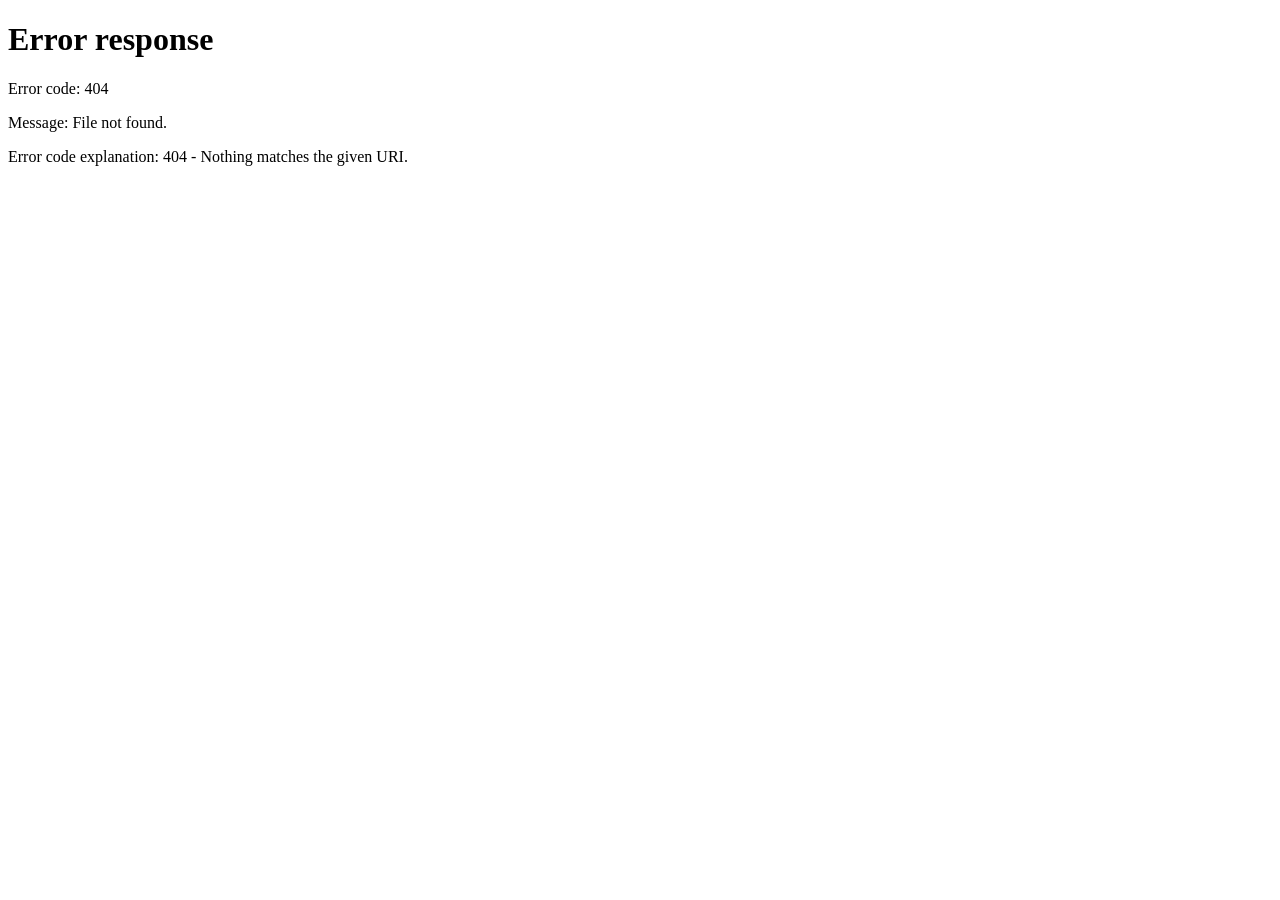
==== commit 777963ed: "ram nueva con develop" ====
--- a/web/index.html
+++ b/web/index.html
@@ -9,7 +9,9 @@
     <title>Sabadell NEXT - Demo App</title>
     <link rel="stylesheet" href="../src/css/main.css">
     <link rel="stylesheet" href="../src/css/touch_share/touch_share.css">
+    <link rel="stylesheet" href="../src/css/misiones/misiones.css">
     <link rel='stylesheet' href='https://cdn-uicons.flaticon.com/2.6.0/uicons-regular-rounded/css/uicons-regular-rounded.css'>
+    <script src="js/session.js"></script>
 <!-- ...existing code... -->
 </head>
 <body>
@@ -226,7 +228,6 @@
                     <div class="lista-historial" id="lista-historial-tarjeta">
                         <!-- Las transacciones se cargarán aquí -->
                     </div>
-                    <button class="boton-volver-historial" id="boton-volver-historial">← Volver a Tarjeta</button>
                 </div>
             </div>
 
@@ -245,9 +246,6 @@
                     <div class="titulo-seccion"><i class="fi fi-rr-users-alt"></i> Comparte los Gastos con Amigos</div>
 
                     <main class="contenido-principal-touch">
-                        <!-- Volver a la app (se manejará con JS) -->
-                        <button class="boton-volver" id="boton-volver-touch" aria-label="Volver a la app">← Volver</button>
-
                         <!-- Configurar gasto -->
                         <section class="seccion configuracion-gasto">
                             <h2 class="titulo-seccion">Configurar Gasto</h2>
@@ -302,8 +300,107 @@
             <!-- Vista: Misiones -->
             <div class="vista-pagina" data-vista="misiones" style="display: none;">
                 <div class="seccion">
-                    <div class="titulo-seccion"><i class="fi fi-rr-gamepad"></i> Todas las Misiones</div>
-                    <p class="texto-info">Vista de misiones completa próximamente...</p>
+                    <div class="titulo-seccion"><i class="fi fi-rr-gamepad"></i> Misiones Épicas</div>
+
+                    <div class="app-container">
+                        <div class="header-misiones">
+                            <div class="logo">
+                                <div class="logo-icon">BS</div>
+                                <div class="logo-text">Sabadell Jóvenes</div>
+                            </div>
+                        </div>
+
+                        <div class="content">
+                            <h1 class="page-title">Misiones Épicas</h1>
+                            <p class="page-subtitle">Completa misiones y gana recompensas increíbles</p>
+
+                            <div class="missions-container">
+                                <div class="mission-card">
+                                    <h2 class="mission-title">Primer Ahorro Épico</h2>
+                                    <p class="mission-description">Ahorra €50 este mes y gana recompensas especiales</p>
+                                    <div class="rewards">
+                                        <span class="reward">+€5 bonus</span>
+                                        <span class="reward">Insignia</span>
+                                    </div>
+                                    <div class="progress-container">
+                                        <div class="progress-text">Progreso: 65%</div>
+                                        <div class="progress-bar"><div class="progress-fill" style="width: 65%"></div></div>
+                                    </div>
+                                    <button class="mission-button">Comenzar Misión</button>
+                                </div>
+
+                                <div class="mission-card">
+                                    <h2 class="mission-title">Gamer Legendario</h2>
+                                    <p class="mission-description">Completa 10 horas de estudio este mes</p>
+                                    <div class="rewards">
+                                        <span class="reward">Tarjeta Steam €20</span>
+                                        <span class="reward">Insignia Gamer</span>
+                                    </div>
+                                    <div class="progress-container">
+                                        <div class="progress-text">Progreso: 40%</div>
+                                        <div class="progress-bar"><div class="progress-fill" style="width: 40%"></div></div>
+                                    </div>
+                                    <button class="mission-button">Comenzar Misión</button>
+                                </div>
+
+                                <div class="mission-card">
+                                    <h2 class="mission-title">Experiencia Musical</h2>
+                                    <p class="mission-description">Ayuda en tareas domésticas 15 días seguidos</p>
+                                    <div class="rewards">
+                                        <span class="reward">Sorteo entradas concierto</span>
+                                        <span class="reward">Playlist exclusiva</span>
+                                    </div>
+                                    <div class="progress-container">
+                                        <div class="progress-text">Progreso: 20%</div>
+                                        <div class="progress-bar"><div class="progress-fill" style="width: 20%"></div></div>
+                                    </div>
+                                    <button class="mission-button">Comenzar Misión</button>
+                                </div>
+
+                                <div class="mission-card">
+                                    <h2 class="mission-title">Aventura Cinéfila</h2>
+                                    <p class="mission-description">Lee 2 libros este mes</p>
+                                    <div class="rewards">
+                                        <span class="reward">Entrada de cine + palomitas</span>
+                                        <span class="reward">Insignia Lector</span>
+                                    </div>
+                                    <div class="progress-container">
+                                        <div class="progress-text">Progreso: 50%</div>
+                                        <div class="progress-bar"><div class="progress-fill" style="width: 50%"></div></div>
+                                    </div>
+                                    <button class="mission-button">Comenzar Misión</button>
+                                </div>
+
+                                <div class="mission-card">
+                                    <h2 class="mission-title">Chef en Formación</h2>
+                                    <p class="mission-description">Prepara 5 cenas para la familia</p>
+                                    <div class="rewards">
+                                        <span class="reward">Vale de €30 para restaurante</span>
+                                        <span class="reward">Delantal personalizado</span>
+                                    </div>
+                                    <div class="progress-container">
+                                        <div class="progress-text">Progreso: 60%</div>
+                                        <div class="progress-bar"><div class="progress-fill" style="width: 60%"></div></div>
+                                    </div>
+                                    <button class="mission-button">Comenzar Misión</button>
+                                </div>
+
+                                <div class="mission-card">
+                                    <h2 class="mission-title">Deportista Épico</h2>
+                                    <p class="mission-description">Ejercítate 3 veces por semana durante un mes</p>
+                                    <div class="rewards">
+                                        <span class="reward">Ropa deportiva €40</span>
+                                        <span class="reward">Insignia Atleta</span>
+                                    </div>
+                                    <div class="progress-container">
+                                        <div class="progress-text">Progreso: 75%</div>
+                                        <div class="progress-bar"><div class="progress-fill" style="width: 75%"></div></div>
+                                    </div>
+                                    <button class="mission-button">Comenzar Misión</button>
+                                </div>
+                            </div>
+                        </div>
+                    </div>
                 </div>
             </div>
 
@@ -425,13 +522,9 @@
                 <div class="icono-nav"><i class="fi fi-rr-bank"></i></div>
                 <div>Cuentas</div>
             </div>
-            <div class="elemento-nav" data-pagina="sabadingo">
-                <div class="icono-nav"><i class="fi fi-rr-graduation-cap"></i></div>
-                <div>SabaDingo</div>
-            </div>
-            <div class="elemento-nav" data-pagina="touch-share">
-                <div class="icono-nav"><i class="fi fi-rr-users-alt"></i></div>
-                <div>Touch & Share</div>
+            <div class="elemento-nav" data-pagina="transferencias">
+                <div class="icono-nav"><i class="fi fi-rr-arrow-right"></i></div>
+                <div>Transferir</div>
             </div>
             <div class="elemento-nav" data-pagina="estadisticas">
                 <div class="icono-nav"><i class="fi fi-rr-chart-histogram"></i></div>
@@ -476,6 +569,7 @@
     </div>
 
     <script src="../src/js/touch_share/touch_share.js"></script>
+    <script src="../src/js/misiones/misiones.js"></script>
     <script type="module" src="../src/js/main.js"></script>
 </body>
 </html>
--- a/src/css/misiones/misiones.css
+++ b/src/css/misiones/misiones.css
@@ -0,0 +1,245 @@
+* {
+    margin: 0;
+    padding: 0;
+    box-sizing: border-box;
+    font-family: 'Segoe UI', system-ui, -apple-system, sans-serif;
+}
+
+:root {
+    --primary: #42D9FF;
+    --primary-dark: #00A8CC;
+    --secondary: #FF6B8B;
+    --dark: #1E2A3A;
+    --light: #FFFFFF;
+    --gray: #8A94A6;
+    --card-bg: #FFFFFF;
+    --text-dark: #2D3748;
+    --text-light: #718096;
+    --border: #E2E8F0;
+}
+
+body {
+    background-color: #F7FAFC;
+    min-height: 100vh;
+    color: var(--text-dark);
+}
+
+.app-container {
+    max-width: 100%;
+    margin: 0 auto;
+    background: #F7FAFC;
+    min-height: 100vh;
+}
+
+.header {
+    display: flex;
+    align-items: center;
+    justify-content: space-between;
+    padding: 20px 24px;
+    background: var(--light);
+    box-shadow: 0 2px 10px rgba(0, 0, 0, 0.05);
+    position: sticky;
+    top: 0;
+    z-index: 100;
+}
+
+.logo {
+    display: flex;
+    align-items: center;
+    gap: 12px;
+}
+
+.logo-icon {
+    width: 40px;
+    height: 40px;
+    background: var(--primary);
+    border-radius: 10px;
+    display: flex;
+    align-items: center;
+    justify-content: center;
+    font-weight: bold;
+    color: var(--light);
+    font-size: 16px;
+}
+
+.logo-text {
+    font-size: 20px;
+    font-weight: 700;
+    color: var(--dark);
+}
+
+.user-avatar {
+    width: 40px;
+    height: 40px;
+    border-radius: 50%;
+    background: var(--secondary);
+    display: flex;
+    align-items: center;
+    justify-content: center;
+    color: white;
+    font-size: 18px;
+}
+
+.content {
+    padding: 24px;
+    max-width: 1200px;
+    margin: 0 auto;
+    width: 100%;
+}
+
+.page-title {
+    font-size: 28px;
+    font-weight: 700;
+    margin-bottom: 8px;
+    color: var(--dark);
+    text-align: left;
+}
+
+.page-subtitle {
+    font-size: 16px;
+    margin-bottom: 32px;
+    color: var(--text-light);
+    text-align: left;
+}
+
+.missions-container {
+    display: grid;
+    grid-template-columns: repeat(auto-fill, minmax(350px, 1fr));
+    gap: 24px;
+    width: 100%;
+}
+
+.mission-card {
+    background: var(--card-bg);
+    border-radius: 16px;
+    padding: 24px;
+    box-shadow: 0 4px 12px rgba(0, 0, 0, 0.08);
+    border: 1px solid var(--border);
+    transition: transform 0.2s ease, box-shadow 0.2s ease;
+    display: flex;
+    flex-direction: column;
+    height: auto;
+}
+
+.mission-card:hover {
+    transform: translateY(-4px);
+    box-shadow: 0 8px 20px rgba(0, 0, 0, 0.12);
+}
+
+.mission-title {
+    font-size: 20px;
+    font-weight: 700;
+    margin-bottom: 12px;
+    color: var(--dark);
+    line-height: 1.3;
+}
+
+.mission-description {
+    font-size: 16px;
+    margin-bottom: 20px;
+    line-height: 1.5;
+    color: var(--text-light);
+    flex-grow: 1;
+}
+
+.rewards {
+    display: flex;
+    flex-wrap: wrap;
+    gap: 10px;
+    margin-bottom: 20px;
+}
+
+.reward {
+    background: rgba(66, 217, 255, 0.1);
+    padding: 8px 16px;
+    border-radius: 20px;
+    font-size: 14px;
+    font-weight: 600;
+    color: var(--primary-dark);
+    border: 1px solid rgba(66, 217, 255, 0.3);
+}
+
+.progress-container {
+    margin-bottom: 24px;
+}
+
+.progress-text {
+    font-size: 14px;
+    font-weight: 600;
+    margin-bottom: 8px;
+    color: var(--text-light);
+}
+
+.progress-bar {
+    height: 8px;
+    background: #E2E8F0;
+    border-radius: 10px;
+    overflow: hidden;
+}
+
+.progress-fill {
+    height: 100%;
+    background: linear-gradient(to right, var(--primary), var(--primary-dark));
+    border-radius: 10px;
+    transition: width 0.5s ease;
+}
+
+.mission-button {
+    width: 100%;
+    padding: 14px;
+    background: var(--primary);
+    border: none;
+    border-radius: 12px;
+    color: var(--light);
+    font-size: 16px;
+    font-weight: 700;
+    cursor: pointer;
+    transition: all 0.3s ease;
+    margin-top: auto;
+}
+
+.mission-button:hover {
+    background: var(--primary-dark);
+    transform: translateY(-2px);
+    box-shadow: 0 4px 12px rgba(66, 217, 255, 0.3);
+}
+
+.mission-button:active {
+    transform: translateY(0);
+}
+
+/* Responsive */
+@media (max-width: 768px) {
+    .content {
+        padding: 16px;
+    }
+    
+    .missions-container {
+        grid-template-columns: 1fr;
+        gap: 16px;
+    }
+    
+    .mission-card {
+        padding: 20px;
+    }
+    
+    .header {
+        padding: 16px 20px;
+    }
+    
+    .page-title {
+        font-size: 24px;
+    }
+}
+
+@media (min-width: 1200px) {
+    .missions-container {
+        grid-template-columns: repeat(3, 1fr);
+    }
+}
+
+@media (min-width: 768px) and (max-width: 1199px) {
+    .missions-container {
+        grid-template-columns: repeat(2, 1fr);
+    }
+}
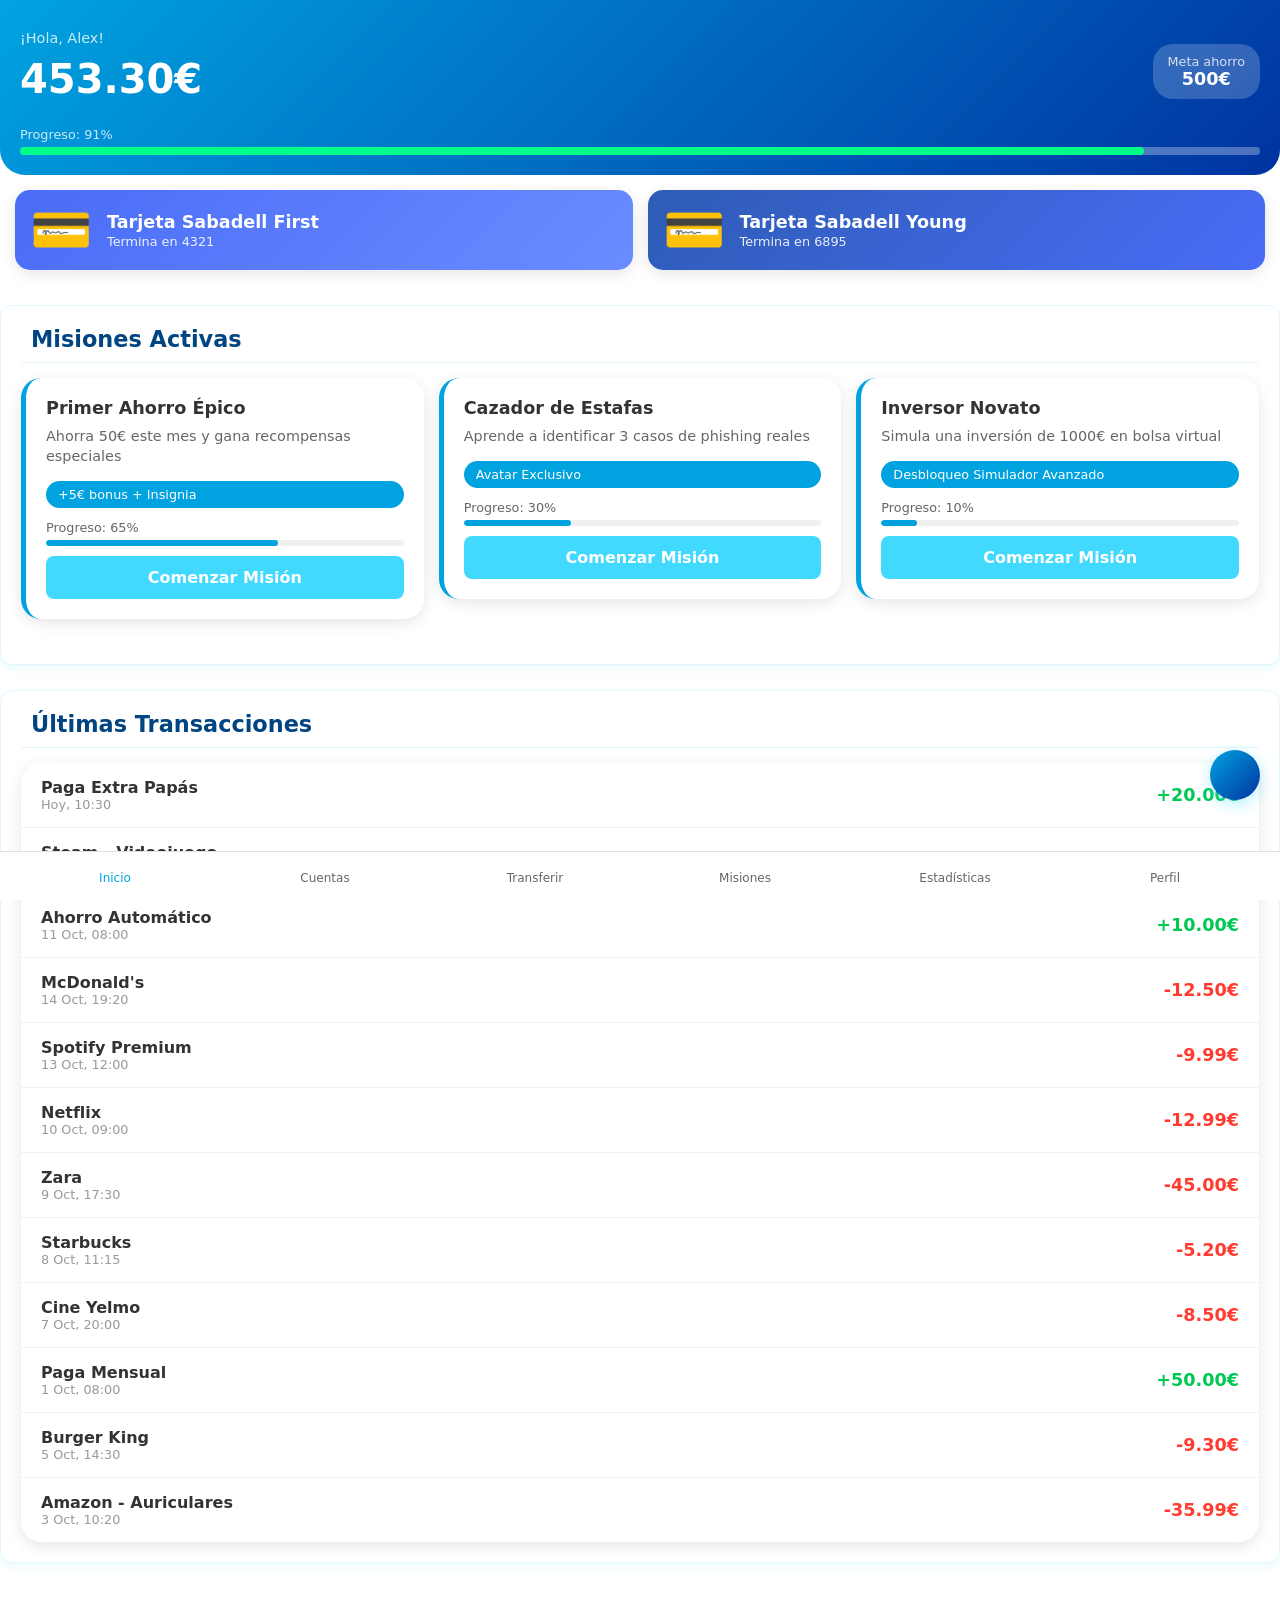
==== commit 3e68014d: "Gran Variedad de cambios: Eliminadas flechas innecesarias en tarjetas, Implementado Msiones de Nuevo" ====
--- a/web/index.html
+++ b/web/index.html
@@ -11,7 +11,6 @@
     <link rel="stylesheet" href="../src/css/touch_share/touch_share.css">
     <link rel="stylesheet" href="../src/css/misiones/misiones.css">
     <link rel='stylesheet' href='https://cdn-uicons.flaticon.com/2.6.0/uicons-regular-rounded/css/uicons-regular-rounded.css'>
-    <script src="js/session.js"></script>
 <!-- ...existing code... -->
 </head>
 <body>
@@ -75,11 +74,11 @@
                 <div class="info-usuario">
                     <div>
                         <div class="texto-bienvenida">¡Hola, Alex! <i class="fi fi-rr-hand-wave"></i></div>
-                        <div class="cantidad-saldo" id="saldo">€453.30</div>
+                        <div class="cantidad-saldo" id="saldo">453.30€</div>
                     </div>
                     <div class="meta-ahorro">
                         <div class="texto-meta">Meta ahorro</div>
-                        <div class="cantidad-meta">€500</div>
+                        <div class="cantidad-meta">500€</div>
                     </div>
                 </div>
                 <div class="progreso-ahorro">
@@ -149,7 +148,7 @@
                         <span class="stat-label">Completadas</span>
                     </div>
                     <div class="stat">
-                        <span class="stat-number" id="total-recompensas">€0</span>
+                        <span class="stat-number" id="total-recompensas">0€</span>
                         <span class="stat-label">Ganadas</span>
                     </div>
                     <div class="stat">
@@ -173,9 +172,6 @@
                 <!-- Sección de Tarjetas -->
                 <div class="seccion-tarjetas" id="seccion-tarjetas">
                     <div class="encabezado-seccion">
-                        <button class="boton-volver" id="boton-volver-tarjetas">
-                            <i class="fi fi-rr-arrow-left"></i>
-                        </button>
                         <h2 class="titulo-seccion-tarjetas">💳 Mis Tarjetas</h2>
                     </div>
 
@@ -317,9 +313,9 @@
                             <div class="missions-container">
                                 <div class="mission-card">
                                     <h2 class="mission-title">Primer Ahorro Épico</h2>
-                                    <p class="mission-description">Ahorra €50 este mes y gana recompensas especiales</p>
+                                    <p class="mission-description">Ahorra 50€ este mes y gana recompensas especiales</p>
                                     <div class="rewards">
-                                        <span class="reward">+€5 bonus</span>
+                                        <span class="reward">+5€ bonus</span>
                                         <span class="reward">Insignia</span>
                                     </div>
                                     <div class="progress-container">
@@ -333,7 +329,7 @@
                                     <h2 class="mission-title">Gamer Legendario</h2>
                                     <p class="mission-description">Completa 10 horas de estudio este mes</p>
                                     <div class="rewards">
-                                        <span class="reward">Tarjeta Steam €20</span>
+                                        <span class="reward">Tarjeta Steam 20€</span>
                                         <span class="reward">Insignia Gamer</span>
                                     </div>
                                     <div class="progress-container">
@@ -375,7 +371,7 @@
                                     <h2 class="mission-title">Chef en Formación</h2>
                                     <p class="mission-description">Prepara 5 cenas para la familia</p>
                                     <div class="rewards">
-                                        <span class="reward">Vale de €30 para restaurante</span>
+                                        <span class="reward">Vale de 30€ para restaurante</span>
                                         <span class="reward">Delantal personalizado</span>
                                     </div>
                                     <div class="progress-container">
@@ -389,7 +385,7 @@
                                     <h2 class="mission-title">Deportista Épico</h2>
                                     <p class="mission-description">Ejercítate 3 veces por semana durante un mes</p>
                                     <div class="rewards">
-                                        <span class="reward">Ropa deportiva €40</span>
+                                        <span class="reward">Ropa deportiva 40€</span>
                                         <span class="reward">Insignia Atleta</span>
                                     </div>
                                     <div class="progress-container">
@@ -432,7 +428,7 @@
                         <div class="opcion-transferencia" id="bizum">
                             <div class="icono-opcion">⚡</div>
                             <h3 class="titulo-opcion">Bizum</h3>
-                            <p class="desc-opcion">Envía dinero con el móvil (límite €50)</p>
+                            <p class="desc-opcion">Envía dinero con el móvil (límite 50€)</p>
                         </div>
 
                         <!-- Transferencia Nacional -->
@@ -498,7 +494,7 @@
                             </div>
                             <div class="linea-resumen destacado">
                                 <span>Importe:</span>
-                                <span id="resumen-importe">€0.00</span>
+                                <span id="resumen-importe">0.00€</span>
                             </div>
                         </div>
 
@@ -525,6 +521,10 @@
             <div class="elemento-nav" data-pagina="transferencias">
                 <div class="icono-nav"><i class="fi fi-rr-arrow-right"></i></div>
                 <div>Transferir</div>
+            </div>
+            <div class="elemento-nav" data-pagina="misiones">
+                <div class="icono-nav"><i class="fi fi-rr-gamepad"></i></div>
+                <div>Misiones</div>
             </div>
             <div class="elemento-nav" data-pagina="estadisticas">
                 <div class="icono-nav"><i class="fi fi-rr-chart-histogram"></i></div>
@@ -568,6 +568,183 @@
         </div>
     </div>
 
+        <!-- Footer Legal -->
+    <footer class="footer-legal" id="footer-legal" style="display: none;">
+        <div class="footer-header">
+            <h3>Información Legal</h3>
+            <button class="cerrar-footer" id="cerrar-footer">✕</button>
+        </div>
+        
+        <div class="footer-content">
+            <div class="legal-tabs">
+                <button class="legal-tab activo" data-tab="privacidad">Política de Privacidad</button>
+                <button class="legal-tab" data-tab="terminos">Términos y Condiciones</button>
+                <button class="legal-tab" data-tab="acerca">Acerca de</button>
+            </div>
+            
+            <div class="legal-content">
+                <!-- Política de Privacidad -->
+                <div class="legal-tab-content activo" id="privacidad-content">
+                    <h4>Política de Privacidad - Sabadell First</h4>
+                    <div class="legal-text">
+                        <p><strong>Última actualización:</strong> Enero 2024</p>
+                        
+                        <h5>1. Información que Recopilamos</h5>
+                        <p>En Sabadell First, recopilamos únicamente la información necesaria para proporcionar nuestros servicios bancarios seguros para jóvenes:</p>
+                        <ul>
+                            <li>Información de identificación (DNI/NIE)</li>
+                            <li>Datos de contacto (email del tutor legal)</li>
+                            <li>Información de transacciones financieras</li>
+                            <li>Datos de uso de la aplicación</li>
+                        </ul>
+                        
+                        <h5>2. Cómo Usamos tu Información</h5>
+                        <p>Tu información se utiliza para:</p>
+                        <ul>
+                            <li>Proporcionar servicios bancarios seguros</li>
+                            <li>Verificar tu identidad y edad</li>
+                            <li>Proteger tu cuenta contra fraudes</li>
+                            <li>Mejorar tu experiencia en la app</li>
+                            <li>Cumplir con obligaciones legales</li>
+                        </ul>
+                        
+                        <h5>3. Compartir Información</h5>
+                        <p>No vendemos tu información. Solo compartimos datos con:</p>
+                        <ul>
+                            <li>Tus padres/tutores legales</li>
+                            <li>Autoridades cuando es requerido por ley</li>
+                            <li>Proveedores de servicios esenciales</li>
+                        </ul>
+                        
+                        <h5>4. Tus Derechos</h5>
+                        <p>Tienes derecho a:</p>
+                        <ul>
+                            <li>Acceder a tu información</li>
+                            <li>Corregir datos incorrectos</li>
+                            <li>Solicitar la eliminación de tu cuenta</li>
+                            <li>Oponerte al tratamiento de datos</li>
+                        </ul>
+                        
+                        <h5>5. Seguridad</h5>
+                        <p>Implementamos medidas de seguridad avanzadas para proteger tu información, incluyendo encriptación y controles de acceso.</p>
+                        
+                        <h5>6. Contacto</h5>
+                        <p>Para preguntas sobre privacidad: <strong>privacidad@sabadellfirst.com</strong></p>
+                    </div>
+                </div>
+                
+                <!-- Términos y Condiciones -->
+                <div class="legal-tab-content" id="terminos-content">
+                    <h4>Términos y Condiciones - Sabadell First</h4>
+                    <div class="legal-text">
+                        <p><strong>Vigente desde:</strong> Enero 2024</p>
+                        
+                        <h5>1. Aceptación de Términos</h5>
+                        <p>Al usar Sabadell First, aceptas estos términos y condiciones. Esta app está diseñada específicamente para jóvenes entre 14-17 años bajo supervisión parental.</p>
+                        
+                        <h5>2. Elegibilidad</h5>
+                        <p>Para usar Sabadell First debes:</p>
+                        <ul>
+                            <li>Tener entre 14 y 17 años</li>
+                            <li>Contar con autorización de tus padres/tutores</li>
+                            <li>Proporcionar documentación válida</li>
+                            <li>Residir en España</li>
+                        </ul>
+                        
+                        <h5>3. Cuentas y Límites</h5>
+                        <p>Las cuentas juveniles tienen límites específicos:</p>
+                        <ul>
+                            <li>Límite de gasto diario: 50€</li>
+                            <li>Límite de transferencia: 30€ por operación</li>
+                            <li>Máximo mensual en compras online: 100€</li>
+                            <li>Supervisión parental obligatoria</li>
+                        </ul>
+                        
+                        <h5>4. Responsabilidades del Usuario</h5>
+                        <p>Te comprometes a:</p>
+                        <ul>
+                            <li>Mantener tu contraseña segura</li>
+                            <li>Notificar uso no autorizado inmediatamente</li>
+                            <li>Usar la app solo para fines legales</li>
+                            <li>No compartir información de acceso</li>
+                        </ul>
+                        
+                        <h5>5. Transacciones</h5>
+                        <p>Todas las transacciones están sujetas a verificación y pueden ser revisadas por tus padres/tutores.</p>
+                        
+                        <h5>6. Modificaciones</h5>
+                        <p>Nos reservamos el derecho de modificar estos términos. Notificaremos cambios significativos.</p>
+                        
+                        <h5>7. Terminación</h5>
+                        <p>Podemos suspender o terminar tu acceso por violación de estos términos o actividades fraudulentas.</p>
+                    </div>
+                </div>
+                
+                <!-- Acerca de -->
+                <div class="legal-tab-content" id="acerca-content">
+                    <h4>Acerca de Sabadell First</h4>
+                    <div class="legal-text">
+                        <div class="about-hero">
+                            <h5>🚀 Tu Primera Experiencia Bancaria Segura</h5>
+                            <p>Sabadell First es la primera app bancaria diseñada específicamente para adolescentes entre 14-17 años, creada por Banco Sabadell.</p>
+                        </div>
+                        
+                        <h5>Nuestra Misión</h5>
+                        <p>Empoderar a la nueva generación con herramientas financieras seguras, educativas y divertidas para que aprendan a gestionar su dinero responsablemente.</p>
+                        
+                        <h5>Características Principales</h5>
+                        <ul>
+                            <li><strong>💳 Cuentas Supervisadas:</strong> Tus padres siempre están informados</li>
+                            <li><strong>🎮 Aprendizaje Gamificado:</strong> Aprende finanzas jugando</li>
+                            <li><strong>🔒 Máxima Seguridad:</strong> Tecnología bancaria profesional</li>
+                            <li><strong>📱 Diseño Juvenil:</strong> Interfaz creada para ti</li>
+                            <li><strong>💰 Límites Protectores:</strong> Gastos controlados y seguros</li>
+                        </ul>
+                        
+                        <h5>Para Padres y Tutores</h5>
+                        <p>Sabadell First ofrece:</p>
+                        <ul>
+                            <li>Control parental completo</li>
+                            <li>Alertas en tiempo real</li>
+                            <li>Límites personalizables</li>
+                            <li>Informes de actividad</li>
+                            <li>Soporte dedicado</li>
+                        </ul>
+                        
+                        <h5>Compromiso Educativo</h5>
+                        <p>Trabajamos con expertos en educación financiera para desarrollar contenido que enseñe:</p>
+                        <ul>
+                            <li>Gestión de presupuestos</li>
+                            <li>Ahorro inteligente</li>
+                            <li>Inversión básica</li>
+                            <li>Prevención de fraudes</li>
+                            <li>Consumo responsable</li>
+                        </ul>
+                        
+                        <h5>Seguridad y Privacidad</h5>
+                        <p>Utilizamos la misma tecnología de seguridad que la banca online para adultos, adaptada a las necesidades específicas de los jóvenes.</p>
+                        
+                        <div class="contact-info">
+                            <h5>Contacto</h5>
+                            <p><strong>Soporte:</strong> soporte@sabadellfirst.com</p>
+                            <p><strong>Educación:</strong> educacion@sabadellfirst.com</p>
+                            <p><strong>Padres:</strong> padres@sabadellfirst.com</p>
+                        </div>
+                        
+                        <div class="legal-disclaimer">
+                            <p><strong>Importante:</strong> Sabadell First es un producto de Banco Sabadell S.A. sujeto a la supervisión del Banco de España. Todos los depósitos están garantizados hasta 100.000€ por el Fondo de Garantía de Depósitos.</p>
+                        </div>
+                    </div>
+                </div>
+            </div>
+        </div>
+    </footer>
+
+    <!-- Botón flotante para abrir legal -->
+    <button class="boton-legal-flotante" id="boton-legal-flotante">
+        <i class="fi fi-rr-scale"></i>
+    </button>
+
     <script src="../src/js/touch_share/touch_share.js"></script>
     <script src="../src/js/misiones/misiones.js"></script>
     <script type="module" src="../src/js/main.js"></script>
--- a/src/css/main.css
+++ b/src/css/main.css
@@ -173,4 +173,262 @@
     cursor: pointer;
     text-decoration: underline;
     font-size: 0.95rem;
+}
+
+/* === ESTILOS FOOTER LEGAL === */
+
+.footer-legal {
+    position: fixed;
+    bottom: 0;
+    left: 0;
+    right: 0;
+    background: white;
+    border-top: 3px solid var(--color-primario);
+    box-shadow: 0 -5px 25px rgba(0,0,0,0.15);
+    z-index: 2000;
+    max-height: 70vh;
+    display: flex;
+    flex-direction: column;
+    animation: slideUp 0.3s ease;
+}
+
+@keyframes slideUp {
+    from {
+        transform: translateY(100%);
+        opacity: 0;
+    }
+    to {
+        transform: translateY(0);
+        opacity: 1;
+    }
+}
+
+.footer-header {
+    display: flex;
+    justify-content: space-between;
+    align-items: center;
+    padding: var(--espaciado-md) var(--espaciado-lg);
+    background: linear-gradient(135deg, var(--color-primario), var(--color-secundario));
+    color: white;
+}
+
+.footer-header h3 {
+    margin: 0;
+    font-size: var(--font-size-lg);
+}
+
+.cerrar-footer {
+    background: rgba(255,255,255,0.2);
+    border: none;
+    color: white;
+    width: 32px;
+    height: 32px;
+    border-radius: 50%;
+    cursor: pointer;
+    font-size: 16px;
+    display: flex;
+    align-items: center;
+    justify-content: center;
+}
+
+.cerrar-footer:hover {
+    background: rgba(255,255,255,0.3);
+}
+
+.footer-content {
+    flex: 1;
+    overflow: hidden;
+    display: flex;
+    flex-direction: column;
+}
+
+.legal-tabs {
+    display: flex;
+    background: var(--color-fondo-gris);
+    border-bottom: 1px solid var(--color-borde);
+}
+
+.legal-tab {
+    flex: 1;
+    padding: var(--espaciado-md) var(--espaciado-sm);
+    border: none;
+    background: transparent;
+    cursor: pointer;
+    font-size: var(--font-size-sm);
+    color: var(--color-texto-secundario);
+    border-bottom: 3px solid transparent;
+    transition: all 0.3s ease;
+}
+
+.legal-tab.activo {
+    color: var(--color-primario);
+    border-bottom-color: var(--color-primario);
+    background: white;
+    font-weight: 600;
+}
+
+.legal-tab:hover:not(.activo) {
+    background: rgba(66, 217, 255, 0.1);
+}
+
+.legal-content {
+    flex: 1;
+    overflow-y: auto;
+    padding: var(--espaciado-lg);
+}
+
+.legal-tab-content {
+    display: none;
+    animation: fadeIn 0.3s ease;
+}
+
+.legal-tab-content.activo {
+    display: block;
+}
+
+@keyframes fadeIn {
+    from { opacity: 0; }
+    to { opacity: 1; }
+}
+
+.legal-text {
+    line-height: 1.6;
+    color: var(--color-texto-principal);
+}
+
+.legal-text h4 {
+    color: var(--color-primario);
+    margin-bottom: var(--espaciado-md);
+    border-bottom: 2px solid var(--color-primario);
+    padding-bottom: var(--espaciado-sm);
+}
+
+.legal-text h5 {
+    color: var(--color-secundario);
+    margin: var(--espaciado-lg) 0 var(--espaciado-sm) 0;
+    font-size: var(--font-size-md);
+}
+
+.legal-text p {
+    margin-bottom: var(--espaciado-md);
+}
+
+.legal-text ul {
+    margin-bottom: var(--espaciado-lg);
+    padding-left: var(--espaciado-lg);
+}
+
+.legal-text li {
+    margin-bottom: var(--espaciado-sm);
+    position: relative;
+}
+
+.legal-text li:before {
+    content: "•";
+    color: var(--color-primario);
+    font-weight: bold;
+    position: absolute;
+    left: -15px;
+}
+
+.about-hero {
+    background: linear-gradient(135deg, #f0f8ff, #e6f7ff);
+    padding: var(--espaciado-lg);
+    border-radius: var(--border-radius-md);
+    margin-bottom: var(--espaciado-xl);
+    border-left: 4px solid var(--color-primario);
+}
+
+.about-hero h5 {
+    margin-top: 0;
+    color: var(--color-primario);
+}
+
+.contact-info {
+    background: #f8fff8;
+    padding: var(--espaciado-lg);
+    border-radius: var(--border-radius-md);
+    border-left: 4px solid #4CAF50;
+    margin: var(--espaciado-xl) 0;
+}
+
+.legal-disclaimer {
+    background: #fff8f8;
+    padding: var(--espaciado-md);
+    border-radius: var(--border-radius-sm);
+    border: 1px solid #ffebee;
+    font-size: var(--font-size-sm);
+    margin-top: var(--espaciado-xl);
+}
+
+/* Botón flotante legal */
+.boton-legal-flotante {
+    position: fixed;
+    bottom: 100px;
+    right: 20px;
+    width: 50px;
+    height: 50px;
+    border-radius: 50%;
+    background: linear-gradient(135deg, var(--color-primario), var(--color-secundario));
+    border: none;
+    color: white;
+    cursor: pointer;
+    box-shadow: 0 4px 15px rgba(66, 217, 255, 0.4);
+    z-index: 1000;
+    display: flex;
+    align-items: center;
+    justify-content: center;
+    font-size: 20px;
+    transition: all 0.3s ease;
+}
+
+.boton-legal-flotante:hover {
+    transform: scale(1.1);
+    box-shadow: 0 6px 20px rgba(66, 217, 255, 0.6);
+}
+
+/* Responsive */
+@media (max-width: 768px) {
+    .footer-legal {
+        max-height: 80vh;
+    }
+    
+    .legal-tabs {
+        flex-direction: column;
+    }
+    
+    .legal-tab {
+        text-align: left;
+        padding: var(--espaciado-md);
+    }
+    
+    .legal-content {
+        padding: var(--espaciado-md);
+    }
+    
+    .boton-legal-flotante {
+        bottom: 90px;
+        right: 15px;
+        width: 45px;
+        height: 45px;
+    }
+}
+
+/* Scroll personalizado para el contenido legal */
+.legal-content::-webkit-scrollbar {
+    width: 6px;
+}
+
+.legal-content::-webkit-scrollbar-track {
+    background: #f1f1f1;
+    border-radius: 3px;
+}
+
+.legal-content::-webkit-scrollbar-thumb {
+    background: var(--color-primario);
+    border-radius: 3px;
+}
+
+.legal-content::-webkit-scrollbar-thumb:hover {
+    background: var(--color-secundario);
 }
--- a/src/css/misiones/misiones.css
+++ b/src/css/misiones/misiones.css
@@ -4,6 +4,7 @@
     box-sizing: border-box;
     font-family: 'Segoe UI', system-ui, -apple-system, sans-serif;
 }
+
 
 :root {
     --primary: #42D9FF;
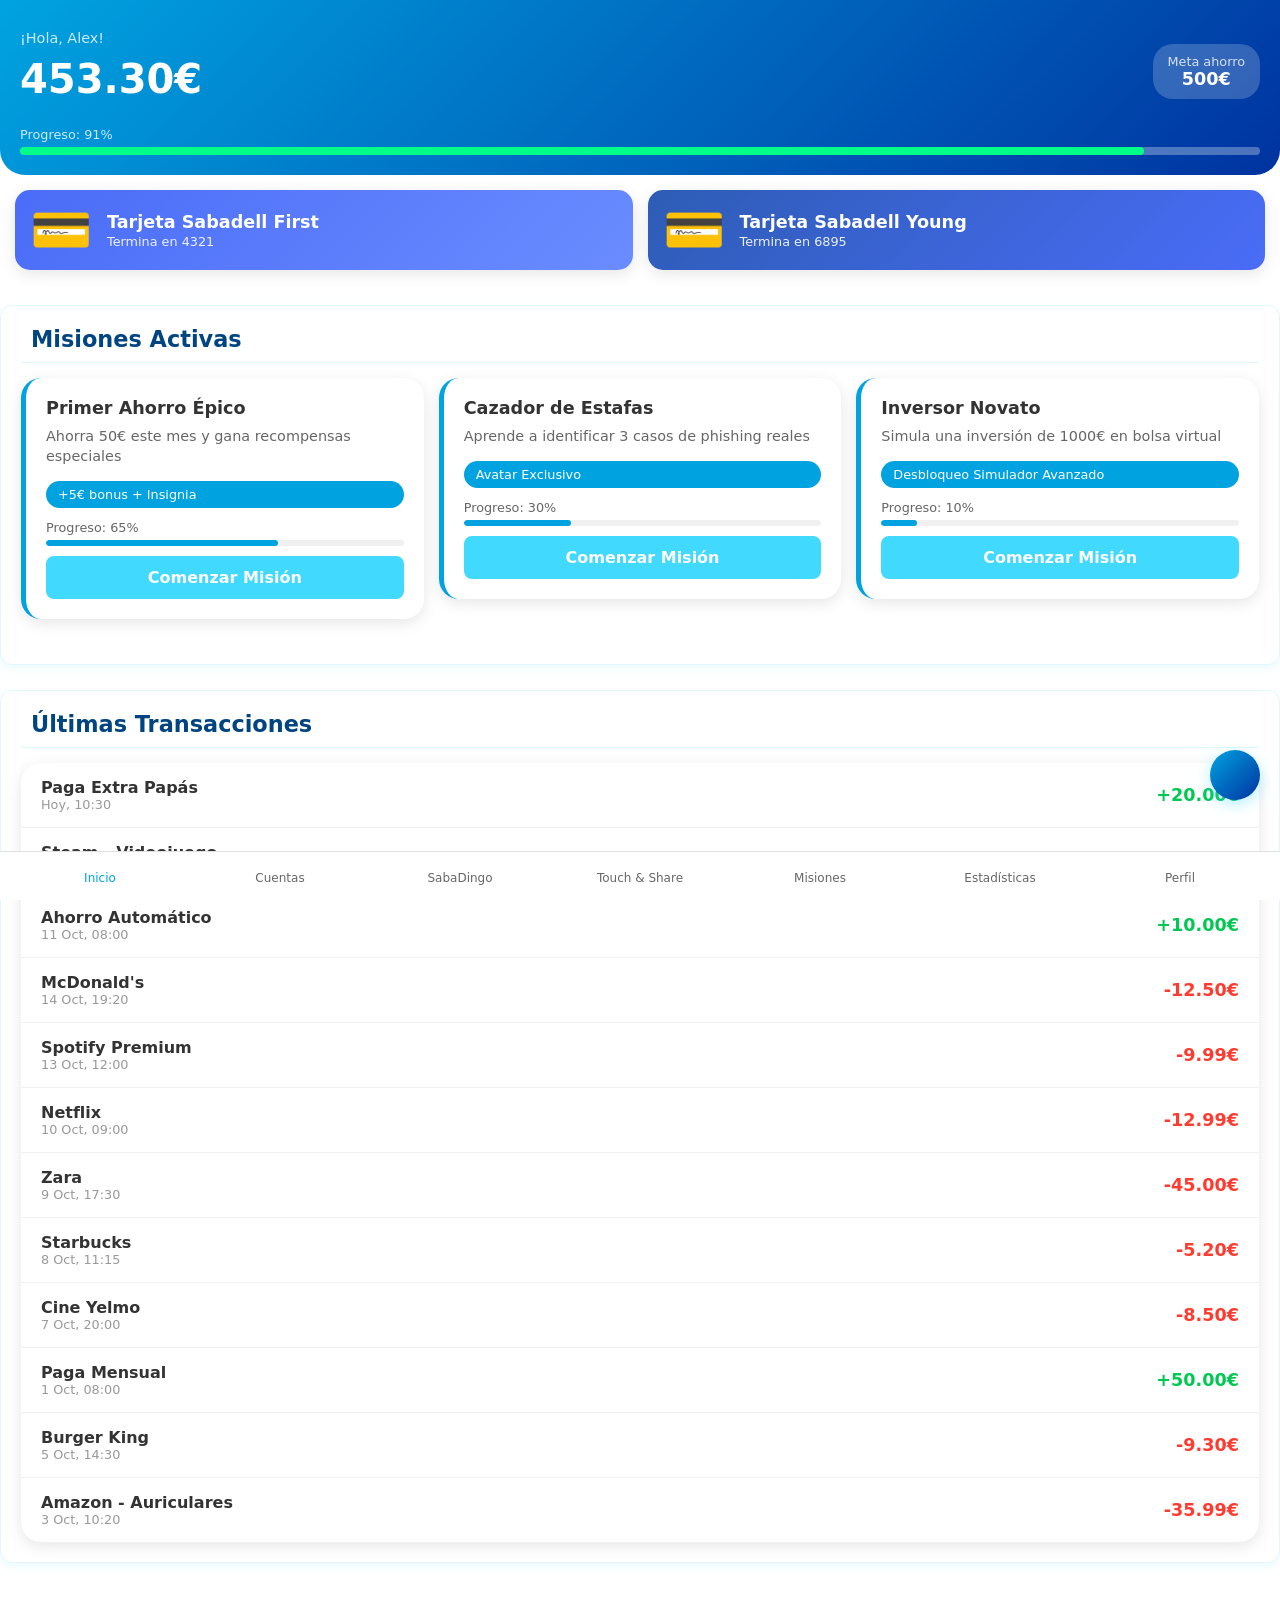
==== commit 53b78343: "Merge branch 'develop' of https://github.com/jas77-ua/IBHF25 into develop" ====
--- a/web/index.html
+++ b/web/index.html
@@ -518,9 +518,13 @@
                 <div class="icono-nav"><i class="fi fi-rr-bank"></i></div>
                 <div>Cuentas</div>
             </div>
-            <div class="elemento-nav" data-pagina="transferencias">
-                <div class="icono-nav"><i class="fi fi-rr-arrow-right"></i></div>
-                <div>Transferir</div>
+            <div class="elemento-nav" data-pagina="sabadingo">
+                <div class="icono-nav"><i class="fi fi-rr-graduation-cap"></i></div>
+                <div>SabaDingo</div>
+            </div>
+            <div class="elemento-nav" data-pagina="touch-share">
+                <div class="icono-nav"><i class="fi fi-rr-users-alt"></i></div>
+                <div>Touch & Share</div>
             </div>
             <div class="elemento-nav" data-pagina="misiones">
                 <div class="icono-nav"><i class="fi fi-rr-gamepad"></i></div>
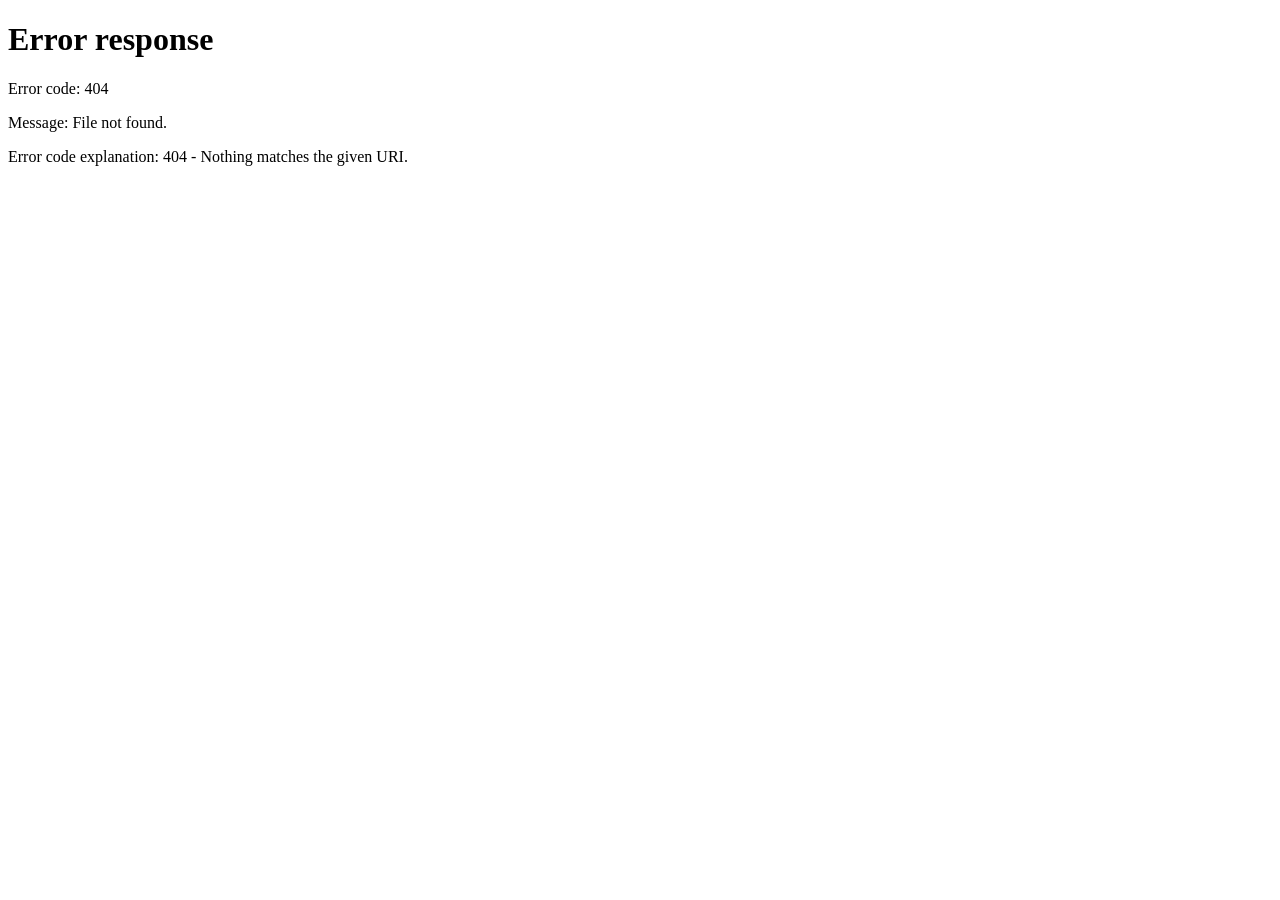
==== commit c7ba9841: "Merge branch 'develop' into jaaime" ====
--- a/web/index.html
+++ b/web/index.html
@@ -11,6 +11,7 @@
     <link rel="stylesheet" href="../src/css/touch_share/touch_share.css">
     <link rel="stylesheet" href="../src/css/misiones/misiones.css">
     <link rel='stylesheet' href='https://cdn-uicons.flaticon.com/2.6.0/uicons-regular-rounded/css/uicons-regular-rounded.css'>
+    <script src="js/session.js"></script>
 <!-- ...existing code... -->
 </head>
 <body>
@@ -518,13 +519,9 @@
                 <div class="icono-nav"><i class="fi fi-rr-bank"></i></div>
                 <div>Cuentas</div>
             </div>
-            <div class="elemento-nav" data-pagina="sabadingo">
-                <div class="icono-nav"><i class="fi fi-rr-graduation-cap"></i></div>
-                <div>SabaDingo</div>
-            </div>
-            <div class="elemento-nav" data-pagina="touch-share">
-                <div class="icono-nav"><i class="fi fi-rr-users-alt"></i></div>
-                <div>Touch & Share</div>
+            <div class="elemento-nav" data-pagina="transferencias">
+                <div class="icono-nav"><i class="fi fi-rr-arrow-right"></i></div>
+                <div>Transferir</div>
             </div>
             <div class="elemento-nav" data-pagina="misiones">
                 <div class="icono-nav"><i class="fi fi-rr-gamepad"></i></div>
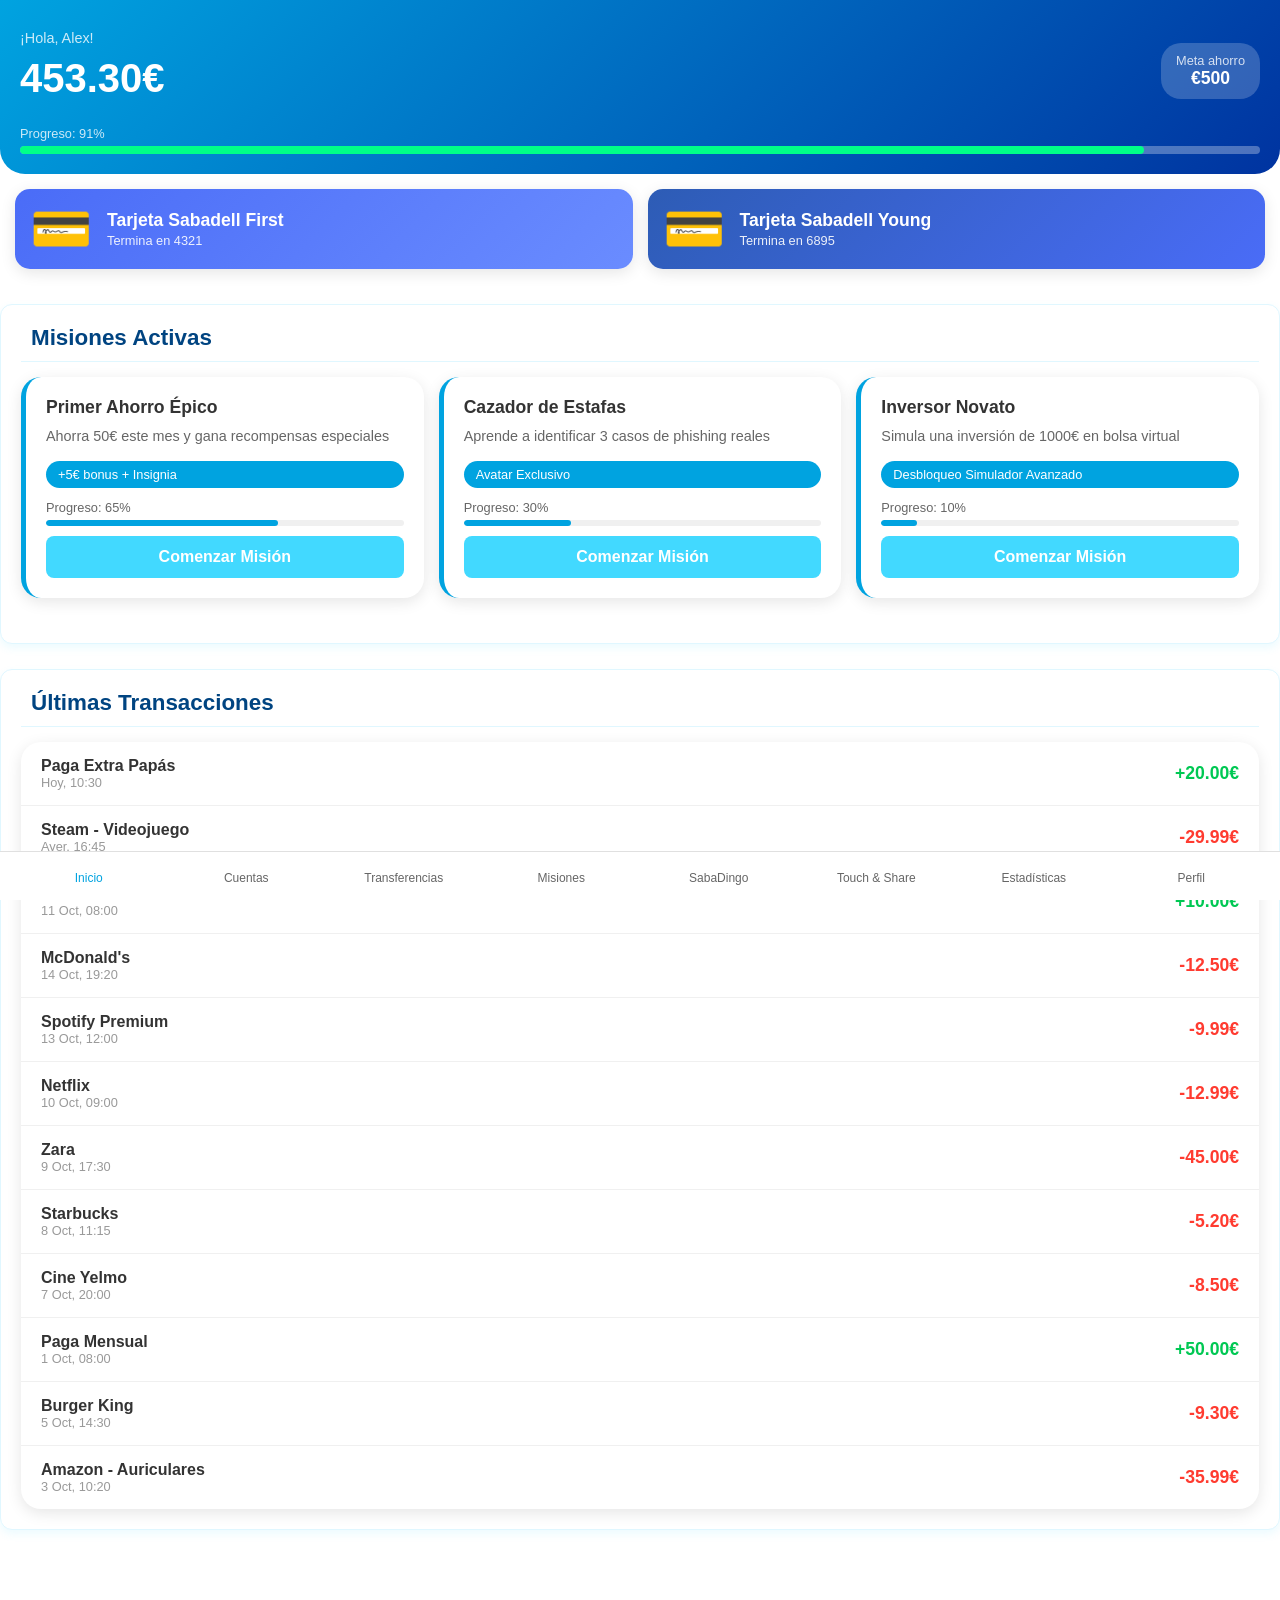
==== commit 18a03a07: "Sabadingo completamente implementado" ====
--- a/web/index.html
+++ b/web/index.html
@@ -9,9 +9,7 @@
     <title>Sabadell NEXT - Demo App</title>
     <link rel="stylesheet" href="../src/css/main.css">
     <link rel="stylesheet" href="../src/css/touch_share/touch_share.css">
-    <link rel="stylesheet" href="../src/css/misiones/misiones.css">
     <link rel='stylesheet' href='https://cdn-uicons.flaticon.com/2.6.0/uicons-regular-rounded/css/uicons-regular-rounded.css'>
-    <script src="js/session.js"></script>
 <!-- ...existing code... -->
 </head>
 <body>
@@ -50,6 +48,10 @@
                     <i class="fi fi-rr-gamepad"></i>
                     <span>Misiones</span>
                 </a>
+                <a href="#" class="menu-item" data-pagina="sabadingo">
+                    <i class="fi fi-rr-graduation-cap"></i>
+                    <span>SabaDingo</span>
+                </a>
                 <a href="#" class="menu-item" data-pagina="touch-share">
                     <i class="fi fi-rr-users-alt"></i>
                     <span>Touch & Share</span>
@@ -75,11 +77,11 @@
                 <div class="info-usuario">
                     <div>
                         <div class="texto-bienvenida">¡Hola, Alex! <i class="fi fi-rr-hand-wave"></i></div>
-                        <div class="cantidad-saldo" id="saldo">453.30€</div>
+                        <div class="cantidad-saldo" id="saldo">€453.30</div>
                     </div>
                     <div class="meta-ahorro">
                         <div class="texto-meta">Meta ahorro</div>
-                        <div class="cantidad-meta">500€</div>
+                        <div class="cantidad-meta">€500</div>
                     </div>
                 </div>
                 <div class="progreso-ahorro">
@@ -149,7 +151,7 @@
                         <span class="stat-label">Completadas</span>
                     </div>
                     <div class="stat">
-                        <span class="stat-number" id="total-recompensas">0€</span>
+                        <span class="stat-number" id="total-recompensas">€0</span>
                         <span class="stat-label">Ganadas</span>
                     </div>
                     <div class="stat">
@@ -173,6 +175,9 @@
                 <!-- Sección de Tarjetas -->
                 <div class="seccion-tarjetas" id="seccion-tarjetas">
                     <div class="encabezado-seccion">
+                        <button class="boton-volver" id="boton-volver-tarjetas">
+                            <i class="fi fi-rr-arrow-left"></i>
+                        </button>
                         <h2 class="titulo-seccion-tarjetas">💳 Mis Tarjetas</h2>
                     </div>
 
@@ -225,6 +230,7 @@
                     <div class="lista-historial" id="lista-historial-tarjeta">
                         <!-- Las transacciones se cargarán aquí -->
                     </div>
+                    <button class="boton-volver-historial" id="boton-volver-historial">← Volver a Tarjeta</button>
                 </div>
             </div>
 
@@ -243,6 +249,9 @@
                     <div class="titulo-seccion"><i class="fi fi-rr-users-alt"></i> Comparte los Gastos con Amigos</div>
 
                     <main class="contenido-principal-touch">
+                        <!-- Volver a la app (se manejará con JS) -->
+                        <button class="boton-volver" id="boton-volver-touch" aria-label="Volver a la app">← Volver</button>
+
                         <!-- Configurar gasto -->
                         <section class="seccion configuracion-gasto">
                             <h2 class="titulo-seccion">Configurar Gasto</h2>
@@ -297,107 +306,8 @@
             <!-- Vista: Misiones -->
             <div class="vista-pagina" data-vista="misiones" style="display: none;">
                 <div class="seccion">
-                    <div class="titulo-seccion"><i class="fi fi-rr-gamepad"></i> Misiones Épicas</div>
-
-                    <div class="app-container">
-                        <div class="header-misiones">
-                            <div class="logo">
-                                <div class="logo-icon">BS</div>
-                                <div class="logo-text">Sabadell Jóvenes</div>
-                            </div>
-                        </div>
-
-                        <div class="content">
-                            <h1 class="page-title">Misiones Épicas</h1>
-                            <p class="page-subtitle">Completa misiones y gana recompensas increíbles</p>
-
-                            <div class="missions-container">
-                                <div class="mission-card">
-                                    <h2 class="mission-title">Primer Ahorro Épico</h2>
-                                    <p class="mission-description">Ahorra 50€ este mes y gana recompensas especiales</p>
-                                    <div class="rewards">
-                                        <span class="reward">+5€ bonus</span>
-                                        <span class="reward">Insignia</span>
-                                    </div>
-                                    <div class="progress-container">
-                                        <div class="progress-text">Progreso: 65%</div>
-                                        <div class="progress-bar"><div class="progress-fill" style="width: 65%"></div></div>
-                                    </div>
-                                    <button class="mission-button">Comenzar Misión</button>
-                                </div>
-
-                                <div class="mission-card">
-                                    <h2 class="mission-title">Gamer Legendario</h2>
-                                    <p class="mission-description">Completa 10 horas de estudio este mes</p>
-                                    <div class="rewards">
-                                        <span class="reward">Tarjeta Steam 20€</span>
-                                        <span class="reward">Insignia Gamer</span>
-                                    </div>
-                                    <div class="progress-container">
-                                        <div class="progress-text">Progreso: 40%</div>
-                                        <div class="progress-bar"><div class="progress-fill" style="width: 40%"></div></div>
-                                    </div>
-                                    <button class="mission-button">Comenzar Misión</button>
-                                </div>
-
-                                <div class="mission-card">
-                                    <h2 class="mission-title">Experiencia Musical</h2>
-                                    <p class="mission-description">Ayuda en tareas domésticas 15 días seguidos</p>
-                                    <div class="rewards">
-                                        <span class="reward">Sorteo entradas concierto</span>
-                                        <span class="reward">Playlist exclusiva</span>
-                                    </div>
-                                    <div class="progress-container">
-                                        <div class="progress-text">Progreso: 20%</div>
-                                        <div class="progress-bar"><div class="progress-fill" style="width: 20%"></div></div>
-                                    </div>
-                                    <button class="mission-button">Comenzar Misión</button>
-                                </div>
-
-                                <div class="mission-card">
-                                    <h2 class="mission-title">Aventura Cinéfila</h2>
-                                    <p class="mission-description">Lee 2 libros este mes</p>
-                                    <div class="rewards">
-                                        <span class="reward">Entrada de cine + palomitas</span>
-                                        <span class="reward">Insignia Lector</span>
-                                    </div>
-                                    <div class="progress-container">
-                                        <div class="progress-text">Progreso: 50%</div>
-                                        <div class="progress-bar"><div class="progress-fill" style="width: 50%"></div></div>
-                                    </div>
-                                    <button class="mission-button">Comenzar Misión</button>
-                                </div>
-
-                                <div class="mission-card">
-                                    <h2 class="mission-title">Chef en Formación</h2>
-                                    <p class="mission-description">Prepara 5 cenas para la familia</p>
-                                    <div class="rewards">
-                                        <span class="reward">Vale de 30€ para restaurante</span>
-                                        <span class="reward">Delantal personalizado</span>
-                                    </div>
-                                    <div class="progress-container">
-                                        <div class="progress-text">Progreso: 60%</div>
-                                        <div class="progress-bar"><div class="progress-fill" style="width: 60%"></div></div>
-                                    </div>
-                                    <button class="mission-button">Comenzar Misión</button>
-                                </div>
-
-                                <div class="mission-card">
-                                    <h2 class="mission-title">Deportista Épico</h2>
-                                    <p class="mission-description">Ejercítate 3 veces por semana durante un mes</p>
-                                    <div class="rewards">
-                                        <span class="reward">Ropa deportiva 40€</span>
-                                        <span class="reward">Insignia Atleta</span>
-                                    </div>
-                                    <div class="progress-container">
-                                        <div class="progress-text">Progreso: 75%</div>
-                                        <div class="progress-bar"><div class="progress-fill" style="width: 75%"></div></div>
-                                    </div>
-                                    <button class="mission-button">Comenzar Misión</button>
-                                </div>
-                            </div>
-                        </div>
-                    </div>
+                    <div class="titulo-seccion"><i class="fi fi-rr-gamepad"></i> Todas las Misiones</div>
+                    <p class="texto-info">Vista de misiones completa próximamente...</p>
                 </div>
             </div>
 
@@ -429,7 +339,7 @@
                         <div class="opcion-transferencia" id="bizum">
                             <div class="icono-opcion">⚡</div>
                             <h3 class="titulo-opcion">Bizum</h3>
-                            <p class="desc-opcion">Envía dinero con el móvil (límite 50€)</p>
+                            <p class="desc-opcion">Envía dinero con el móvil (límite €50)</p>
                         </div>
 
                         <!-- Transferencia Nacional -->
@@ -495,7 +405,7 @@
                             </div>
                             <div class="linea-resumen destacado">
                                 <span>Importe:</span>
-                                <span id="resumen-importe">0.00€</span>
+                                <span id="resumen-importe">€0.00</span>
                             </div>
                         </div>
 
@@ -521,11 +431,19 @@
             </div>
             <div class="elemento-nav" data-pagina="transferencias">
                 <div class="icono-nav"><i class="fi fi-rr-arrow-right"></i></div>
-                <div>Transferir</div>
+                <div>Transferencias</div>
             </div>
             <div class="elemento-nav" data-pagina="misiones">
                 <div class="icono-nav"><i class="fi fi-rr-gamepad"></i></div>
                 <div>Misiones</div>
+            </div>
+            <div class="elemento-nav" data-pagina="sabadingo">
+                <div class="icono-nav"><i class="fi fi-rr-graduation-cap"></i></div>
+                <div>SabaDingo</div>
+            </div>
+            <div class="elemento-nav" data-pagina="touch-share">
+                <div class="icono-nav"><i class="fi fi-rr-users-alt"></i></div>
+                <div>Touch & Share</div>
             </div>
             <div class="elemento-nav" data-pagina="estadisticas">
                 <div class="icono-nav"><i class="fi fi-rr-chart-histogram"></i></div>
@@ -569,185 +487,7 @@
         </div>
     </div>
 
-        <!-- Footer Legal -->
-    <footer class="footer-legal" id="footer-legal" style="display: none;">
-        <div class="footer-header">
-            <h3>Información Legal</h3>
-            <button class="cerrar-footer" id="cerrar-footer">✕</button>
-        </div>
-        
-        <div class="footer-content">
-            <div class="legal-tabs">
-                <button class="legal-tab activo" data-tab="privacidad">Política de Privacidad</button>
-                <button class="legal-tab" data-tab="terminos">Términos y Condiciones</button>
-                <button class="legal-tab" data-tab="acerca">Acerca de</button>
-            </div>
-            
-            <div class="legal-content">
-                <!-- Política de Privacidad -->
-                <div class="legal-tab-content activo" id="privacidad-content">
-                    <h4>Política de Privacidad - Sabadell First</h4>
-                    <div class="legal-text">
-                        <p><strong>Última actualización:</strong> Enero 2024</p>
-                        
-                        <h5>1. Información que Recopilamos</h5>
-                        <p>En Sabadell First, recopilamos únicamente la información necesaria para proporcionar nuestros servicios bancarios seguros para jóvenes:</p>
-                        <ul>
-                            <li>Información de identificación (DNI/NIE)</li>
-                            <li>Datos de contacto (email del tutor legal)</li>
-                            <li>Información de transacciones financieras</li>
-                            <li>Datos de uso de la aplicación</li>
-                        </ul>
-                        
-                        <h5>2. Cómo Usamos tu Información</h5>
-                        <p>Tu información se utiliza para:</p>
-                        <ul>
-                            <li>Proporcionar servicios bancarios seguros</li>
-                            <li>Verificar tu identidad y edad</li>
-                            <li>Proteger tu cuenta contra fraudes</li>
-                            <li>Mejorar tu experiencia en la app</li>
-                            <li>Cumplir con obligaciones legales</li>
-                        </ul>
-                        
-                        <h5>3. Compartir Información</h5>
-                        <p>No vendemos tu información. Solo compartimos datos con:</p>
-                        <ul>
-                            <li>Tus padres/tutores legales</li>
-                            <li>Autoridades cuando es requerido por ley</li>
-                            <li>Proveedores de servicios esenciales</li>
-                        </ul>
-                        
-                        <h5>4. Tus Derechos</h5>
-                        <p>Tienes derecho a:</p>
-                        <ul>
-                            <li>Acceder a tu información</li>
-                            <li>Corregir datos incorrectos</li>
-                            <li>Solicitar la eliminación de tu cuenta</li>
-                            <li>Oponerte al tratamiento de datos</li>
-                        </ul>
-                        
-                        <h5>5. Seguridad</h5>
-                        <p>Implementamos medidas de seguridad avanzadas para proteger tu información, incluyendo encriptación y controles de acceso.</p>
-                        
-                        <h5>6. Contacto</h5>
-                        <p>Para preguntas sobre privacidad: <strong>privacidad@sabadellfirst.com</strong></p>
-                    </div>
-                </div>
-                
-                <!-- Términos y Condiciones -->
-                <div class="legal-tab-content" id="terminos-content">
-                    <h4>Términos y Condiciones - Sabadell First</h4>
-                    <div class="legal-text">
-                        <p><strong>Vigente desde:</strong> Enero 2024</p>
-                        
-                        <h5>1. Aceptación de Términos</h5>
-                        <p>Al usar Sabadell First, aceptas estos términos y condiciones. Esta app está diseñada específicamente para jóvenes entre 14-17 años bajo supervisión parental.</p>
-                        
-                        <h5>2. Elegibilidad</h5>
-                        <p>Para usar Sabadell First debes:</p>
-                        <ul>
-                            <li>Tener entre 14 y 17 años</li>
-                            <li>Contar con autorización de tus padres/tutores</li>
-                            <li>Proporcionar documentación válida</li>
-                            <li>Residir en España</li>
-                        </ul>
-                        
-                        <h5>3. Cuentas y Límites</h5>
-                        <p>Las cuentas juveniles tienen límites específicos:</p>
-                        <ul>
-                            <li>Límite de gasto diario: 50€</li>
-                            <li>Límite de transferencia: 30€ por operación</li>
-                            <li>Máximo mensual en compras online: 100€</li>
-                            <li>Supervisión parental obligatoria</li>
-                        </ul>
-                        
-                        <h5>4. Responsabilidades del Usuario</h5>
-                        <p>Te comprometes a:</p>
-                        <ul>
-                            <li>Mantener tu contraseña segura</li>
-                            <li>Notificar uso no autorizado inmediatamente</li>
-                            <li>Usar la app solo para fines legales</li>
-                            <li>No compartir información de acceso</li>
-                        </ul>
-                        
-                        <h5>5. Transacciones</h5>
-                        <p>Todas las transacciones están sujetas a verificación y pueden ser revisadas por tus padres/tutores.</p>
-                        
-                        <h5>6. Modificaciones</h5>
-                        <p>Nos reservamos el derecho de modificar estos términos. Notificaremos cambios significativos.</p>
-                        
-                        <h5>7. Terminación</h5>
-                        <p>Podemos suspender o terminar tu acceso por violación de estos términos o actividades fraudulentas.</p>
-                    </div>
-                </div>
-                
-                <!-- Acerca de -->
-                <div class="legal-tab-content" id="acerca-content">
-                    <h4>Acerca de Sabadell First</h4>
-                    <div class="legal-text">
-                        <div class="about-hero">
-                            <h5>🚀 Tu Primera Experiencia Bancaria Segura</h5>
-                            <p>Sabadell First es la primera app bancaria diseñada específicamente para adolescentes entre 14-17 años, creada por Banco Sabadell.</p>
-                        </div>
-                        
-                        <h5>Nuestra Misión</h5>
-                        <p>Empoderar a la nueva generación con herramientas financieras seguras, educativas y divertidas para que aprendan a gestionar su dinero responsablemente.</p>
-                        
-                        <h5>Características Principales</h5>
-                        <ul>
-                            <li><strong>💳 Cuentas Supervisadas:</strong> Tus padres siempre están informados</li>
-                            <li><strong>🎮 Aprendizaje Gamificado:</strong> Aprende finanzas jugando</li>
-                            <li><strong>🔒 Máxima Seguridad:</strong> Tecnología bancaria profesional</li>
-                            <li><strong>📱 Diseño Juvenil:</strong> Interfaz creada para ti</li>
-                            <li><strong>💰 Límites Protectores:</strong> Gastos controlados y seguros</li>
-                        </ul>
-                        
-                        <h5>Para Padres y Tutores</h5>
-                        <p>Sabadell First ofrece:</p>
-                        <ul>
-                            <li>Control parental completo</li>
-                            <li>Alertas en tiempo real</li>
-                            <li>Límites personalizables</li>
-                            <li>Informes de actividad</li>
-                            <li>Soporte dedicado</li>
-                        </ul>
-                        
-                        <h5>Compromiso Educativo</h5>
-                        <p>Trabajamos con expertos en educación financiera para desarrollar contenido que enseñe:</p>
-                        <ul>
-                            <li>Gestión de presupuestos</li>
-                            <li>Ahorro inteligente</li>
-                            <li>Inversión básica</li>
-                            <li>Prevención de fraudes</li>
-                            <li>Consumo responsable</li>
-                        </ul>
-                        
-                        <h5>Seguridad y Privacidad</h5>
-                        <p>Utilizamos la misma tecnología de seguridad que la banca online para adultos, adaptada a las necesidades específicas de los jóvenes.</p>
-                        
-                        <div class="contact-info">
-                            <h5>Contacto</h5>
-                            <p><strong>Soporte:</strong> soporte@sabadellfirst.com</p>
-                            <p><strong>Educación:</strong> educacion@sabadellfirst.com</p>
-                            <p><strong>Padres:</strong> padres@sabadellfirst.com</p>
-                        </div>
-                        
-                        <div class="legal-disclaimer">
-                            <p><strong>Importante:</strong> Sabadell First es un producto de Banco Sabadell S.A. sujeto a la supervisión del Banco de España. Todos los depósitos están garantizados hasta 100.000€ por el Fondo de Garantía de Depósitos.</p>
-                        </div>
-                    </div>
-                </div>
-            </div>
-        </div>
-    </footer>
-
-    <!-- Botón flotante para abrir legal -->
-    <button class="boton-legal-flotante" id="boton-legal-flotante">
-        <i class="fi fi-rr-scale"></i>
-    </button>
-
     <script src="../src/js/touch_share/touch_share.js"></script>
-    <script src="../src/js/misiones/misiones.js"></script>
     <script type="module" src="../src/js/main.js"></script>
 </body>
 </html>
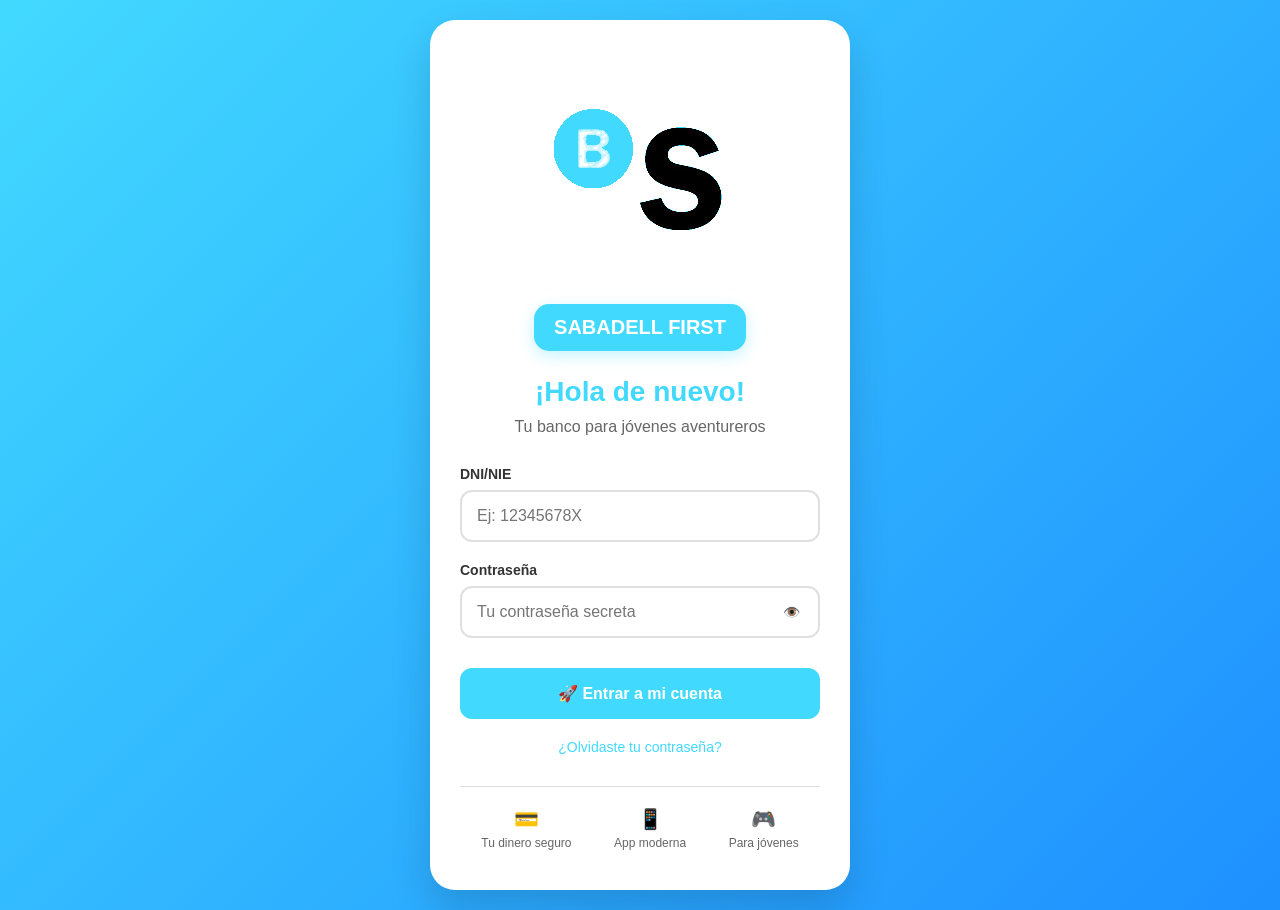
==== commit 0746fc1e: "Merge branch 'javi' into develop" ====
--- a/web/index.html
+++ b/web/index.html
@@ -9,7 +9,9 @@
     <title>Sabadell NEXT - Demo App</title>
     <link rel="stylesheet" href="../src/css/main.css">
     <link rel="stylesheet" href="../src/css/touch_share/touch_share.css">
+    <link rel="stylesheet" href="../src/css/misiones/misiones.css">
     <link rel='stylesheet' href='https://cdn-uicons.flaticon.com/2.6.0/uicons-regular-rounded/css/uicons-regular-rounded.css'>
+    <script src="js/session.js"></script>
 <!-- ...existing code... -->
 </head>
 <body>
@@ -77,11 +79,11 @@
                 <div class="info-usuario">
                     <div>
                         <div class="texto-bienvenida">¡Hola, Alex! <i class="fi fi-rr-hand-wave"></i></div>
-                        <div class="cantidad-saldo" id="saldo">€453.30</div>
+                        <div class="cantidad-saldo" id="saldo">453.30€</div>
                     </div>
                     <div class="meta-ahorro">
                         <div class="texto-meta">Meta ahorro</div>
-                        <div class="cantidad-meta">€500</div>
+                        <div class="cantidad-meta">500€</div>
                     </div>
                 </div>
                 <div class="progreso-ahorro">
@@ -151,7 +153,7 @@
                         <span class="stat-label">Completadas</span>
                     </div>
                     <div class="stat">
-                        <span class="stat-number" id="total-recompensas">€0</span>
+                        <span class="stat-number" id="total-recompensas">0€</span>
                         <span class="stat-label">Ganadas</span>
                     </div>
                     <div class="stat">
@@ -175,9 +177,6 @@
                 <!-- Sección de Tarjetas -->
                 <div class="seccion-tarjetas" id="seccion-tarjetas">
                     <div class="encabezado-seccion">
-                        <button class="boton-volver" id="boton-volver-tarjetas">
-                            <i class="fi fi-rr-arrow-left"></i>
-                        </button>
                         <h2 class="titulo-seccion-tarjetas">💳 Mis Tarjetas</h2>
                     </div>
 
@@ -230,7 +229,6 @@
                     <div class="lista-historial" id="lista-historial-tarjeta">
                         <!-- Las transacciones se cargarán aquí -->
                     </div>
-                    <button class="boton-volver-historial" id="boton-volver-historial">← Volver a Tarjeta</button>
                 </div>
             </div>
 
@@ -249,9 +247,6 @@
                     <div class="titulo-seccion"><i class="fi fi-rr-users-alt"></i> Comparte los Gastos con Amigos</div>
 
                     <main class="contenido-principal-touch">
-                        <!-- Volver a la app (se manejará con JS) -->
-                        <button class="boton-volver" id="boton-volver-touch" aria-label="Volver a la app">← Volver</button>
-
                         <!-- Configurar gasto -->
                         <section class="seccion configuracion-gasto">
                             <h2 class="titulo-seccion">Configurar Gasto</h2>
@@ -306,8 +301,107 @@
             <!-- Vista: Misiones -->
             <div class="vista-pagina" data-vista="misiones" style="display: none;">
                 <div class="seccion">
-                    <div class="titulo-seccion"><i class="fi fi-rr-gamepad"></i> Todas las Misiones</div>
-                    <p class="texto-info">Vista de misiones completa próximamente...</p>
+                    <div class="titulo-seccion"><i class="fi fi-rr-gamepad"></i> Misiones Épicas</div>
+
+                    <div class="app-container">
+                        <div class="header-misiones">
+                            <div class="logo">
+                                <div class="logo-icon">BS</div>
+                                <div class="logo-text">Sabadell Jóvenes</div>
+                            </div>
+                        </div>
+
+                        <div class="content">
+                            <h1 class="page-title">Misiones Épicas</h1>
+                            <p class="page-subtitle">Completa misiones y gana recompensas increíbles</p>
+
+                            <div class="missions-container">
+                                <div class="mission-card">
+                                    <h2 class="mission-title">Primer Ahorro Épico</h2>
+                                    <p class="mission-description">Ahorra 50€ este mes y gana recompensas especiales</p>
+                                    <div class="rewards">
+                                        <span class="reward">+5€ bonus</span>
+                                        <span class="reward">Insignia</span>
+                                    </div>
+                                    <div class="progress-container">
+                                        <div class="progress-text">Progreso: 65%</div>
+                                        <div class="progress-bar"><div class="progress-fill" style="width: 65%"></div></div>
+                                    </div>
+                                    <button class="mission-button">Comenzar Misión</button>
+                                </div>
+
+                                <div class="mission-card">
+                                    <h2 class="mission-title">Gamer Legendario</h2>
+                                    <p class="mission-description">Completa 10 horas de estudio este mes</p>
+                                    <div class="rewards">
+                                        <span class="reward">Tarjeta Steam 20€</span>
+                                        <span class="reward">Insignia Gamer</span>
+                                    </div>
+                                    <div class="progress-container">
+                                        <div class="progress-text">Progreso: 40%</div>
+                                        <div class="progress-bar"><div class="progress-fill" style="width: 40%"></div></div>
+                                    </div>
+                                    <button class="mission-button">Comenzar Misión</button>
+                                </div>
+
+                                <div class="mission-card">
+                                    <h2 class="mission-title">Experiencia Musical</h2>
+                                    <p class="mission-description">Ayuda en tareas domésticas 15 días seguidos</p>
+                                    <div class="rewards">
+                                        <span class="reward">Sorteo entradas concierto</span>
+                                        <span class="reward">Playlist exclusiva</span>
+                                    </div>
+                                    <div class="progress-container">
+                                        <div class="progress-text">Progreso: 20%</div>
+                                        <div class="progress-bar"><div class="progress-fill" style="width: 20%"></div></div>
+                                    </div>
+                                    <button class="mission-button">Comenzar Misión</button>
+                                </div>
+
+                                <div class="mission-card">
+                                    <h2 class="mission-title">Aventura Cinéfila</h2>
+                                    <p class="mission-description">Lee 2 libros este mes</p>
+                                    <div class="rewards">
+                                        <span class="reward">Entrada de cine + palomitas</span>
+                                        <span class="reward">Insignia Lector</span>
+                                    </div>
+                                    <div class="progress-container">
+                                        <div class="progress-text">Progreso: 50%</div>
+                                        <div class="progress-bar"><div class="progress-fill" style="width: 50%"></div></div>
+                                    </div>
+                                    <button class="mission-button">Comenzar Misión</button>
+                                </div>
+
+                                <div class="mission-card">
+                                    <h2 class="mission-title">Chef en Formación</h2>
+                                    <p class="mission-description">Prepara 5 cenas para la familia</p>
+                                    <div class="rewards">
+                                        <span class="reward">Vale de 30€ para restaurante</span>
+                                        <span class="reward">Delantal personalizado</span>
+                                    </div>
+                                    <div class="progress-container">
+                                        <div class="progress-text">Progreso: 60%</div>
+                                        <div class="progress-bar"><div class="progress-fill" style="width: 60%"></div></div>
+                                    </div>
+                                    <button class="mission-button">Comenzar Misión</button>
+                                </div>
+
+                                <div class="mission-card">
+                                    <h2 class="mission-title">Deportista Épico</h2>
+                                    <p class="mission-description">Ejercítate 3 veces por semana durante un mes</p>
+                                    <div class="rewards">
+                                        <span class="reward">Ropa deportiva 40€</span>
+                                        <span class="reward">Insignia Atleta</span>
+                                    </div>
+                                    <div class="progress-container">
+                                        <div class="progress-text">Progreso: 75%</div>
+                                        <div class="progress-bar"><div class="progress-fill" style="width: 75%"></div></div>
+                                    </div>
+                                    <button class="mission-button">Comenzar Misión</button>
+                                </div>
+                            </div>
+                        </div>
+                    </div>
                 </div>
             </div>
 
@@ -339,7 +433,7 @@
                         <div class="opcion-transferencia" id="bizum">
                             <div class="icono-opcion">⚡</div>
                             <h3 class="titulo-opcion">Bizum</h3>
-                            <p class="desc-opcion">Envía dinero con el móvil (límite €50)</p>
+                            <p class="desc-opcion">Envía dinero con el móvil (límite 50€)</p>
                         </div>
 
                         <!-- Transferencia Nacional -->
@@ -405,7 +499,7 @@
                             </div>
                             <div class="linea-resumen destacado">
                                 <span>Importe:</span>
-                                <span id="resumen-importe">€0.00</span>
+                                <span id="resumen-importe">0.00€</span>
                             </div>
                         </div>
 
@@ -444,6 +538,10 @@
             <div class="elemento-nav" data-pagina="touch-share">
                 <div class="icono-nav"><i class="fi fi-rr-users-alt"></i></div>
                 <div>Touch & Share</div>
+            </div>
+            <div class="elemento-nav" data-pagina="misiones">
+                <div class="icono-nav"><i class="fi fi-rr-gamepad"></i></div>
+                <div>Misiones</div>
             </div>
             <div class="elemento-nav" data-pagina="estadisticas">
                 <div class="icono-nav"><i class="fi fi-rr-chart-histogram"></i></div>
@@ -487,7 +585,185 @@
         </div>
     </div>
 
+        <!-- Footer Legal -->
+    <footer class="footer-legal" id="footer-legal" style="display: none;">
+        <div class="footer-header">
+            <h3>Información Legal</h3>
+            <button class="cerrar-footer" id="cerrar-footer">✕</button>
+        </div>
+        
+        <div class="footer-content">
+            <div class="legal-tabs">
+                <button class="legal-tab activo" data-tab="privacidad">Política de Privacidad</button>
+                <button class="legal-tab" data-tab="terminos">Términos y Condiciones</button>
+                <button class="legal-tab" data-tab="acerca">Acerca de</button>
+            </div>
+            
+            <div class="legal-content">
+                <!-- Política de Privacidad -->
+                <div class="legal-tab-content activo" id="privacidad-content">
+                    <h4>Política de Privacidad - Sabadell First</h4>
+                    <div class="legal-text">
+                        <p><strong>Última actualización:</strong> Enero 2024</p>
+                        
+                        <h5>1. Información que Recopilamos</h5>
+                        <p>En Sabadell First, recopilamos únicamente la información necesaria para proporcionar nuestros servicios bancarios seguros para jóvenes:</p>
+                        <ul>
+                            <li>Información de identificación (DNI/NIE)</li>
+                            <li>Datos de contacto (email del tutor legal)</li>
+                            <li>Información de transacciones financieras</li>
+                            <li>Datos de uso de la aplicación</li>
+                        </ul>
+                        
+                        <h5>2. Cómo Usamos tu Información</h5>
+                        <p>Tu información se utiliza para:</p>
+                        <ul>
+                            <li>Proporcionar servicios bancarios seguros</li>
+                            <li>Verificar tu identidad y edad</li>
+                            <li>Proteger tu cuenta contra fraudes</li>
+                            <li>Mejorar tu experiencia en la app</li>
+                            <li>Cumplir con obligaciones legales</li>
+                        </ul>
+                        
+                        <h5>3. Compartir Información</h5>
+                        <p>No vendemos tu información. Solo compartimos datos con:</p>
+                        <ul>
+                            <li>Tus padres/tutores legales</li>
+                            <li>Autoridades cuando es requerido por ley</li>
+                            <li>Proveedores de servicios esenciales</li>
+                        </ul>
+                        
+                        <h5>4. Tus Derechos</h5>
+                        <p>Tienes derecho a:</p>
+                        <ul>
+                            <li>Acceder a tu información</li>
+                            <li>Corregir datos incorrectos</li>
+                            <li>Solicitar la eliminación de tu cuenta</li>
+                            <li>Oponerte al tratamiento de datos</li>
+                        </ul>
+                        
+                        <h5>5. Seguridad</h5>
+                        <p>Implementamos medidas de seguridad avanzadas para proteger tu información, incluyendo encriptación y controles de acceso.</p>
+                        
+                        <h5>6. Contacto</h5>
+                        <p>Para preguntas sobre privacidad: <strong>privacidad@sabadellfirst.com</strong></p>
+                    </div>
+                </div>
+                
+                <!-- Términos y Condiciones -->
+                <div class="legal-tab-content" id="terminos-content">
+                    <h4>Términos y Condiciones - Sabadell First</h4>
+                    <div class="legal-text">
+                        <p><strong>Vigente desde:</strong> Enero 2024</p>
+                        
+                        <h5>1. Aceptación de Términos</h5>
+                        <p>Al usar Sabadell First, aceptas estos términos y condiciones. Esta app está diseñada específicamente para jóvenes entre 14-17 años bajo supervisión parental.</p>
+                        
+                        <h5>2. Elegibilidad</h5>
+                        <p>Para usar Sabadell First debes:</p>
+                        <ul>
+                            <li>Tener entre 14 y 17 años</li>
+                            <li>Contar con autorización de tus padres/tutores</li>
+                            <li>Proporcionar documentación válida</li>
+                            <li>Residir en España</li>
+                        </ul>
+                        
+                        <h5>3. Cuentas y Límites</h5>
+                        <p>Las cuentas juveniles tienen límites específicos:</p>
+                        <ul>
+                            <li>Límite de gasto diario: 50€</li>
+                            <li>Límite de transferencia: 30€ por operación</li>
+                            <li>Máximo mensual en compras online: 100€</li>
+                            <li>Supervisión parental obligatoria</li>
+                        </ul>
+                        
+                        <h5>4. Responsabilidades del Usuario</h5>
+                        <p>Te comprometes a:</p>
+                        <ul>
+                            <li>Mantener tu contraseña segura</li>
+                            <li>Notificar uso no autorizado inmediatamente</li>
+                            <li>Usar la app solo para fines legales</li>
+                            <li>No compartir información de acceso</li>
+                        </ul>
+                        
+                        <h5>5. Transacciones</h5>
+                        <p>Todas las transacciones están sujetas a verificación y pueden ser revisadas por tus padres/tutores.</p>
+                        
+                        <h5>6. Modificaciones</h5>
+                        <p>Nos reservamos el derecho de modificar estos términos. Notificaremos cambios significativos.</p>
+                        
+                        <h5>7. Terminación</h5>
+                        <p>Podemos suspender o terminar tu acceso por violación de estos términos o actividades fraudulentas.</p>
+                    </div>
+                </div>
+                
+                <!-- Acerca de -->
+                <div class="legal-tab-content" id="acerca-content">
+                    <h4>Acerca de Sabadell First</h4>
+                    <div class="legal-text">
+                        <div class="about-hero">
+                            <h5>🚀 Tu Primera Experiencia Bancaria Segura</h5>
+                            <p>Sabadell First es la primera app bancaria diseñada específicamente para adolescentes entre 14-17 años, creada por Banco Sabadell.</p>
+                        </div>
+                        
+                        <h5>Nuestra Misión</h5>
+                        <p>Empoderar a la nueva generación con herramientas financieras seguras, educativas y divertidas para que aprendan a gestionar su dinero responsablemente.</p>
+                        
+                        <h5>Características Principales</h5>
+                        <ul>
+                            <li><strong>💳 Cuentas Supervisadas:</strong> Tus padres siempre están informados</li>
+                            <li><strong>🎮 Aprendizaje Gamificado:</strong> Aprende finanzas jugando</li>
+                            <li><strong>🔒 Máxima Seguridad:</strong> Tecnología bancaria profesional</li>
+                            <li><strong>📱 Diseño Juvenil:</strong> Interfaz creada para ti</li>
+                            <li><strong>💰 Límites Protectores:</strong> Gastos controlados y seguros</li>
+                        </ul>
+                        
+                        <h5>Para Padres y Tutores</h5>
+                        <p>Sabadell First ofrece:</p>
+                        <ul>
+                            <li>Control parental completo</li>
+                            <li>Alertas en tiempo real</li>
+                            <li>Límites personalizables</li>
+                            <li>Informes de actividad</li>
+                            <li>Soporte dedicado</li>
+                        </ul>
+                        
+                        <h5>Compromiso Educativo</h5>
+                        <p>Trabajamos con expertos en educación financiera para desarrollar contenido que enseñe:</p>
+                        <ul>
+                            <li>Gestión de presupuestos</li>
+                            <li>Ahorro inteligente</li>
+                            <li>Inversión básica</li>
+                            <li>Prevención de fraudes</li>
+                            <li>Consumo responsable</li>
+                        </ul>
+                        
+                        <h5>Seguridad y Privacidad</h5>
+                        <p>Utilizamos la misma tecnología de seguridad que la banca online para adultos, adaptada a las necesidades específicas de los jóvenes.</p>
+                        
+                        <div class="contact-info">
+                            <h5>Contacto</h5>
+                            <p><strong>Soporte:</strong> soporte@sabadellfirst.com</p>
+                            <p><strong>Educación:</strong> educacion@sabadellfirst.com</p>
+                            <p><strong>Padres:</strong> padres@sabadellfirst.com</p>
+                        </div>
+                        
+                        <div class="legal-disclaimer">
+                            <p><strong>Importante:</strong> Sabadell First es un producto de Banco Sabadell S.A. sujeto a la supervisión del Banco de España. Todos los depósitos están garantizados hasta 100.000€ por el Fondo de Garantía de Depósitos.</p>
+                        </div>
+                    </div>
+                </div>
+            </div>
+        </div>
+    </footer>
+
+    <!-- Botón flotante para abrir legal -->
+    <button class="boton-legal-flotante" id="boton-legal-flotante">
+        <i class="fi fi-rr-scale"></i>
+    </button>
+
     <script src="../src/js/touch_share/touch_share.js"></script>
+    <script src="../src/js/misiones/misiones.js"></script>
     <script type="module" src="../src/js/main.js"></script>
 </body>
 </html>
--- a/src/css/misiones/misiones.css
+++ b/src/css/misiones/misiones.css
@@ -0,0 +1,246 @@
+* {
+    margin: 0;
+    padding: 0;
+    box-sizing: border-box;
+    font-family: 'Segoe UI', system-ui, -apple-system, sans-serif;
+}
+
+
+:root {
+    --primary: #42D9FF;
+    --primary-dark: #00A8CC;
+    --secondary: #FF6B8B;
+    --dark: #1E2A3A;
+    --light: #FFFFFF;
+    --gray: #8A94A6;
+    --card-bg: #FFFFFF;
+    --text-dark: #2D3748;
+    --text-light: #718096;
+    --border: #E2E8F0;
+}
+
+body {
+    background-color: #F7FAFC;
+    min-height: 100vh;
+    color: var(--text-dark);
+}
+
+.app-container {
+    max-width: 100%;
+    margin: 0 auto;
+    background: #F7FAFC;
+    min-height: 100vh;
+}
+
+.header {
+    display: flex;
+    align-items: center;
+    justify-content: space-between;
+    padding: 20px 24px;
+    background: var(--light);
+    box-shadow: 0 2px 10px rgba(0, 0, 0, 0.05);
+    position: sticky;
+    top: 0;
+    z-index: 100;
+}
+
+.logo {
+    display: flex;
+    align-items: center;
+    gap: 12px;
+}
+
+.logo-icon {
+    width: 40px;
+    height: 40px;
+    background: var(--primary);
+    border-radius: 10px;
+    display: flex;
+    align-items: center;
+    justify-content: center;
+    font-weight: bold;
+    color: var(--light);
+    font-size: 16px;
+}
+
+.logo-text {
+    font-size: 20px;
+    font-weight: 700;
+    color: var(--dark);
+}
+
+.user-avatar {
+    width: 40px;
+    height: 40px;
+    border-radius: 50%;
+    background: var(--secondary);
+    display: flex;
+    align-items: center;
+    justify-content: center;
+    color: white;
+    font-size: 18px;
+}
+
+.content {
+    padding: 24px;
+    max-width: 1200px;
+    margin: 0 auto;
+    width: 100%;
+}
+
+.page-title {
+    font-size: 28px;
+    font-weight: 700;
+    margin-bottom: 8px;
+    color: var(--dark);
+    text-align: left;
+}
+
+.page-subtitle {
+    font-size: 16px;
+    margin-bottom: 32px;
+    color: var(--text-light);
+    text-align: left;
+}
+
+.missions-container {
+    display: grid;
+    grid-template-columns: repeat(auto-fill, minmax(350px, 1fr));
+    gap: 24px;
+    width: 100%;
+}
+
+.mission-card {
+    background: var(--card-bg);
+    border-radius: 16px;
+    padding: 24px;
+    box-shadow: 0 4px 12px rgba(0, 0, 0, 0.08);
+    border: 1px solid var(--border);
+    transition: transform 0.2s ease, box-shadow 0.2s ease;
+    display: flex;
+    flex-direction: column;
+    height: auto;
+}
+
+.mission-card:hover {
+    transform: translateY(-4px);
+    box-shadow: 0 8px 20px rgba(0, 0, 0, 0.12);
+}
+
+.mission-title {
+    font-size: 20px;
+    font-weight: 700;
+    margin-bottom: 12px;
+    color: var(--dark);
+    line-height: 1.3;
+}
+
+.mission-description {
+    font-size: 16px;
+    margin-bottom: 20px;
+    line-height: 1.5;
+    color: var(--text-light);
+    flex-grow: 1;
+}
+
+.rewards {
+    display: flex;
+    flex-wrap: wrap;
+    gap: 10px;
+    margin-bottom: 20px;
+}
+
+.reward {
+    background: rgba(66, 217, 255, 0.1);
+    padding: 8px 16px;
+    border-radius: 20px;
+    font-size: 14px;
+    font-weight: 600;
+    color: var(--primary-dark);
+    border: 1px solid rgba(66, 217, 255, 0.3);
+}
+
+.progress-container {
+    margin-bottom: 24px;
+}
+
+.progress-text {
+    font-size: 14px;
+    font-weight: 600;
+    margin-bottom: 8px;
+    color: var(--text-light);
+}
+
+.progress-bar {
+    height: 8px;
+    background: #E2E8F0;
+    border-radius: 10px;
+    overflow: hidden;
+}
+
+.progress-fill {
+    height: 100%;
+    background: linear-gradient(to right, var(--primary), var(--primary-dark));
+    border-radius: 10px;
+    transition: width 0.5s ease;
+}
+
+.mission-button {
+    width: 100%;
+    padding: 14px;
+    background: var(--primary);
+    border: none;
+    border-radius: 12px;
+    color: var(--light);
+    font-size: 16px;
+    font-weight: 700;
+    cursor: pointer;
+    transition: all 0.3s ease;
+    margin-top: auto;
+}
+
+.mission-button:hover {
+    background: var(--primary-dark);
+    transform: translateY(-2px);
+    box-shadow: 0 4px 12px rgba(66, 217, 255, 0.3);
+}
+
+.mission-button:active {
+    transform: translateY(0);
+}
+
+/* Responsive */
+@media (max-width: 768px) {
+    .content {
+        padding: 16px;
+    }
+    
+    .missions-container {
+        grid-template-columns: 1fr;
+        gap: 16px;
+    }
+    
+    .mission-card {
+        padding: 20px;
+    }
+    
+    .header {
+        padding: 16px 20px;
+    }
+    
+    .page-title {
+        font-size: 24px;
+    }
+}
+
+@media (min-width: 1200px) {
+    .missions-container {
+        grid-template-columns: repeat(3, 1fr);
+    }
+}
+
+@media (min-width: 768px) and (max-width: 1199px) {
+    .missions-container {
+        grid-template-columns: repeat(2, 1fr);
+    }
+}
